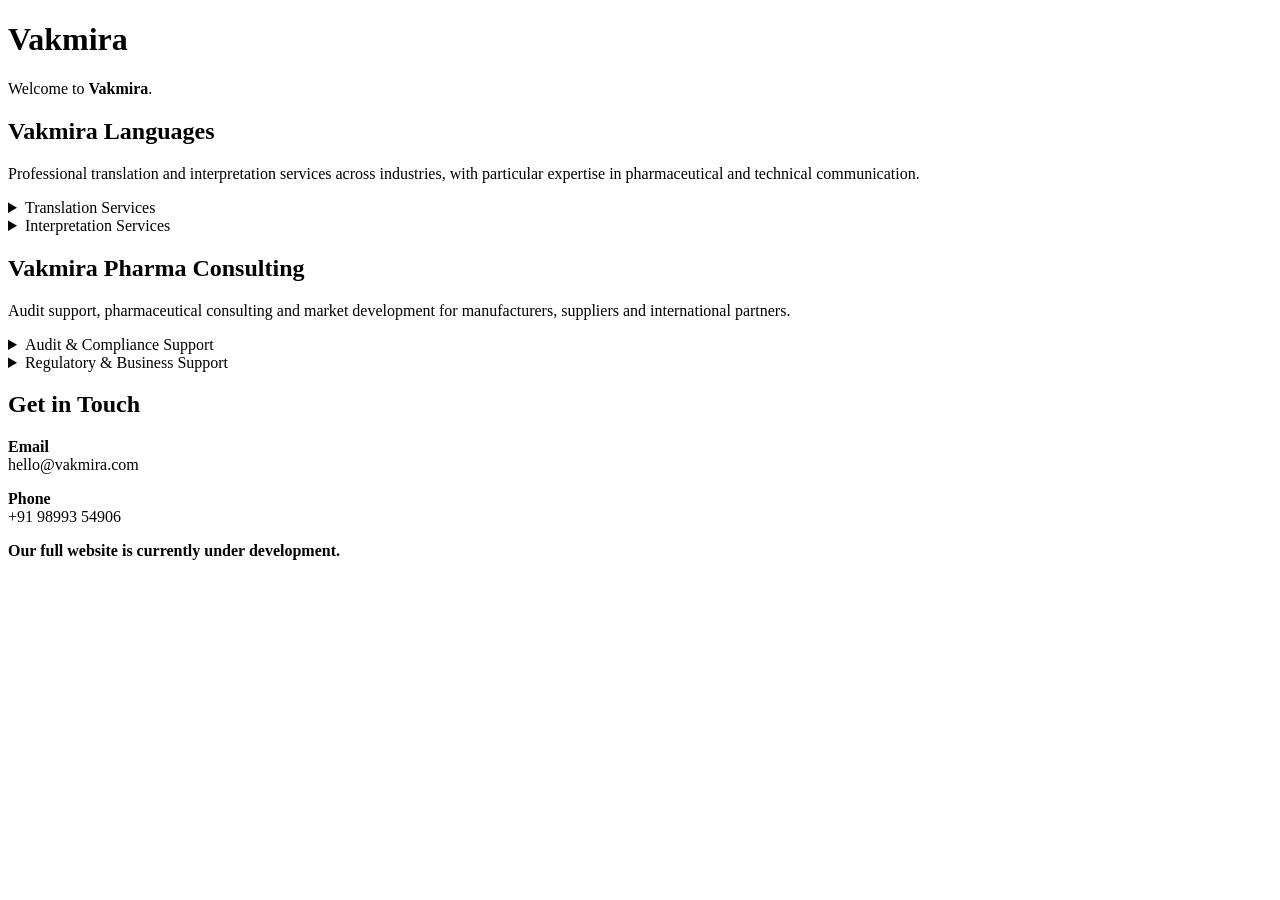
==== index.html @ 0fb1fa37 "Update landing page structure" ====
<!DOCTYPE html>
<html>
    <head>
        <title>Vakmira</title>
    </head>
    <body>
        <div>
            <!-- Company name and details -->
            <h1>Vakmira</h1>
            <p> 
            Welcome to <strong>Vakmira</strong>.
            </p>
        </div>
            <!-- ========================= -->
            <!-- Services -->
            <!-- ========================= -->
                
            <section>
                <div class="service-container">

                    <section>

                        <div>

                            <h2>Vakmira Languages</h2>

                            <p>
                                Professional translation and interpretation services across industries, with particular expertise in pharmaceutical and
                                technical communication.
                            </p>

                            <details>

                                <summary>Translation Services</summary>

                                <ul>
                                    <li>Pharmaceutical Translation</li>
                                    <li>Technical Translation</li>
                                    <li>Engineering Translation</li>
                                    <li>Business & Commercial Documents</li>
                                    <li>Certified Translation</li>
                                    <li>Visa & Immigration Documents</li>
                                </ul>

                            </details>

                            <details>

                                <summary>Interpretation Services</summary>

                                <ul>
                                    <li>Consecutive Interpretation</li>
                                    <li>Simultaneous Interpretation</li>
                                    <li>Pharmaceutical Audits</li>
                                    <li>Technical & Engineering Support</li>
                                    <li>Meetings & Negotiations</li>
                                    <li>Training, Workshops & Conferences</li>
                                </ul>

                            </details>

                        </div>

                    </section>


                    <div>

                        <h2>Vakmira Pharma Consulting</h2>

                        <p>
                            Audit support, pharmaceutical consulting and market development
                            for manufacturers, suppliers and international partners.
                        </p>

                        <details>

                            <summary>Audit & Compliance Support</summary>

                            <ul>
                                <li>Gap Analysis</li>
                                <li>Pre-Audits & Mock Audits</li>
                                <li>Document Review</li>
                                <li>Audit Interpretation</li>
                                <li>Audit Documentation Support</li>
                                <li>CAPA Preparation</li>
                                <li>Observation Response Support</li>
                                <li>Compliance Documentation</li>
                            </ul>

                        </details>

                        <details>

                            <summary>Regulatory & Business Support</summary>

                            <ul>
                                <li>Pharmacovigilance Support</li>
                                <li>Regulatory Consulting</li>
                                <li>Medical & Pharmaceutical Marketing Material</li>
                                <li>Market Entry Support</li>
                                <li>Vendor & CMO Audits</li>
                                <li>Sourcing Support</li>
                            </ul>

                        </details>

                    </div>

                </div>

            </section>




            <section>

                <h2>Get in Touch</h2>

                <p>
                    <strong>Email</strong><br>
                    hello@vakmira.com
                </p>

                <p>
                    <strong>Phone</strong><br>
                    +91 98993 54906
                </p>

            </section>

            <section>

                <p>

                    <strong>Our full website is currently under development.</strong>

                </p>

            </section>
    </body>
</html>
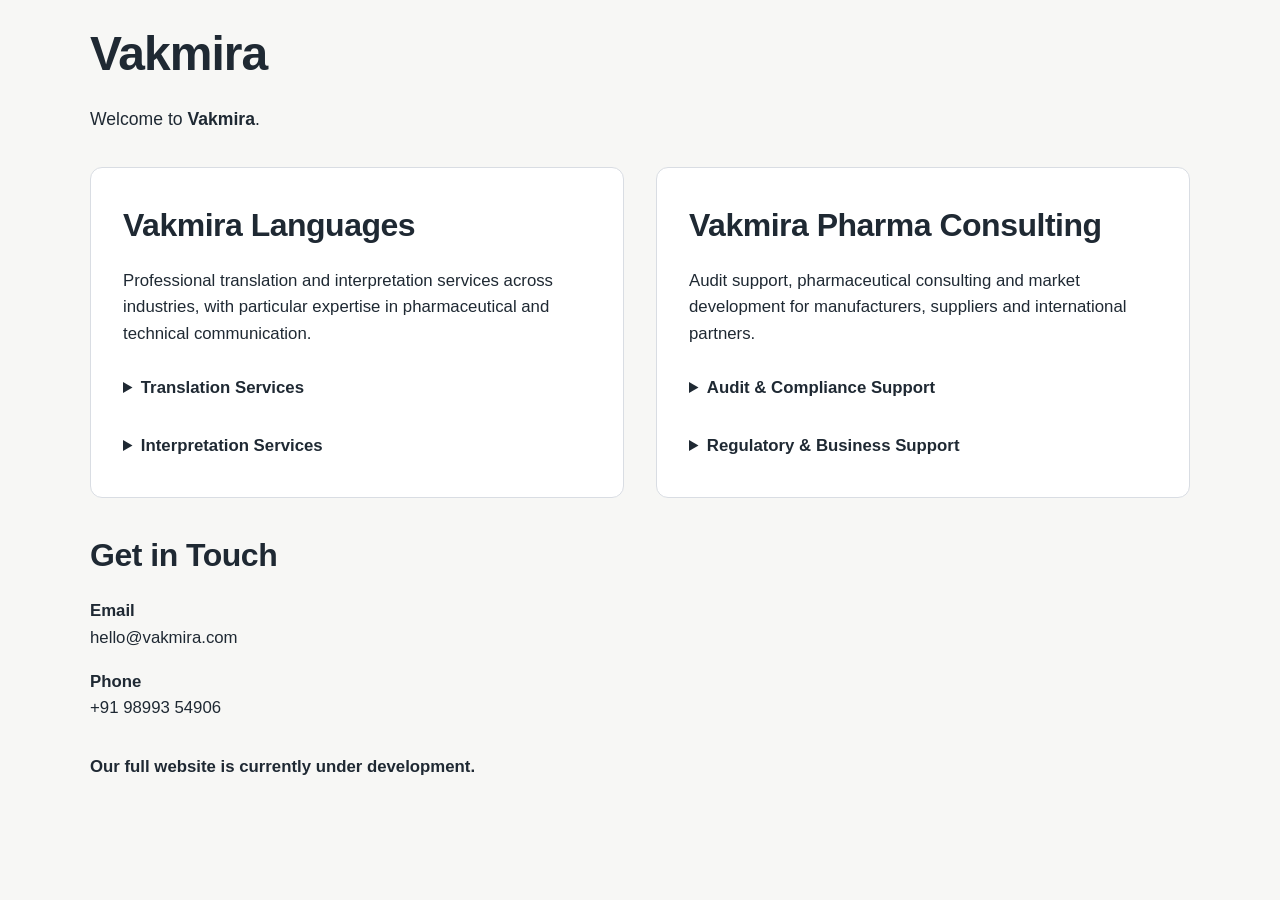
==== commit 07c48c52: "Finalize responsive landing page layout" ====
--- a/index.html
+++ b/index.html
@@ -2,15 +2,122 @@
 <html>
     <head>
         <title>Vakmira</title>
+        <style>
+            body {
+                    margin: 0;
+                    font-family: Arial, Helvetica, sans-serif;
+                    background: #f7f7f5;
+                    color: #1f2933;
+                    line-height: 1.6;
+                }
+
+                .container {
+                max-width: 1100px;
+                margin-left: auto;
+                margin-right: auto;
+                padding-left: 24px;
+                padding-right: 24px;
+                }
+
+                .container > div:first-child h1 {
+                    margin-top: 0;
+                }
+
+                .container > section:first-of-type {
+                    margin-top: 0rem;
+                }
+
+
+            h1 {
+                font-size: 3rem;
+                margin-bottom: 0.5rem;
+                letter-spacing: -1px;
+                }
+            
+            .hero {
+                padding-top: 1rem;
+                padding-bottom: 1rem;
+                }
+
+            .hero h1 {
+                margin-bottom: 0.75rem;
+                }
+
+            .hero p {
+                margin-top: 0;
+                font-size: 1.1rem;
+                }
+
+            h2 {
+                font-size: 2rem;
+                margin-top: 0;
+                margin-bottom: 0.75rem;
+                letter-spacing: -0.5px;
+                }
+
+            p {
+                font-size: 1.05rem;
+                }
+
+            section {
+                margin-top: 2rem;
+                }
+            .service-container {
+                display: grid;
+                grid-template-columns: 1fr 1fr;
+                gap: 2rem;
+                align-items: start;
+                }
+            .service-card {
+                padding: 2rem;
+                border: 1px solid #d9dde3;
+                border-radius: 12px;
+                background: #ffffff;
+                }
+
+            details {
+                margin-top: 1rem;
+                padding-top: 0.25rem;
+                }
+
+            summary {
+                cursor: pointer;
+                font-weight: 600;
+                font-size: 1.05rem;
+                padding: 0.35rem 0;
+                }
+
+            ul {
+                margin-top: 0.75rem;
+                margin-bottom: 1rem;
+                padding-left: 1.5rem;
+                }
+
+            li {
+                margin-bottom: 0.35rem;
+                }
+            @media (max-width: 700px) {
+                .service-container {
+                    grid-template-columns: 1fr;
+                }
+            }
+
+        </style>
     </head>
+
     <body>
-        <div>
+    
+        <main class="container">
+    
+            <div class="hero">
             <!-- Company name and details -->
+
             <h1>Vakmira</h1>
             <p> 
             Welcome to <strong>Vakmira</strong>.
             </p>
-        </div>
+            </div>
+
             <!-- ========================= -->
             <!-- Services -->
             <!-- ========================= -->
@@ -18,10 +125,8 @@
             <section>
                 <div class="service-container">
 
-                    <section>
-
-                        <div>
-
+                    <div class="service-card">
+                        
                             <h2>Vakmira Languages</h2>
 
                             <p>
@@ -58,13 +163,10 @@
                                 </ul>
 
                             </details>
-
-                        </div>
-
-                    </section>
-
-
-                    <div>
+                    </div>
+
+
+                    <div class="service-card">
 
                         <h2>Vakmira Pharma Consulting</h2>
 
@@ -112,8 +214,6 @@
             </section>
 
 
-
-
             <section>
 
                 <h2>Get in Touch</h2>
@@ -139,5 +239,6 @@
                 </p>
 
             </section>
+        </main>
     </body>
 </html>
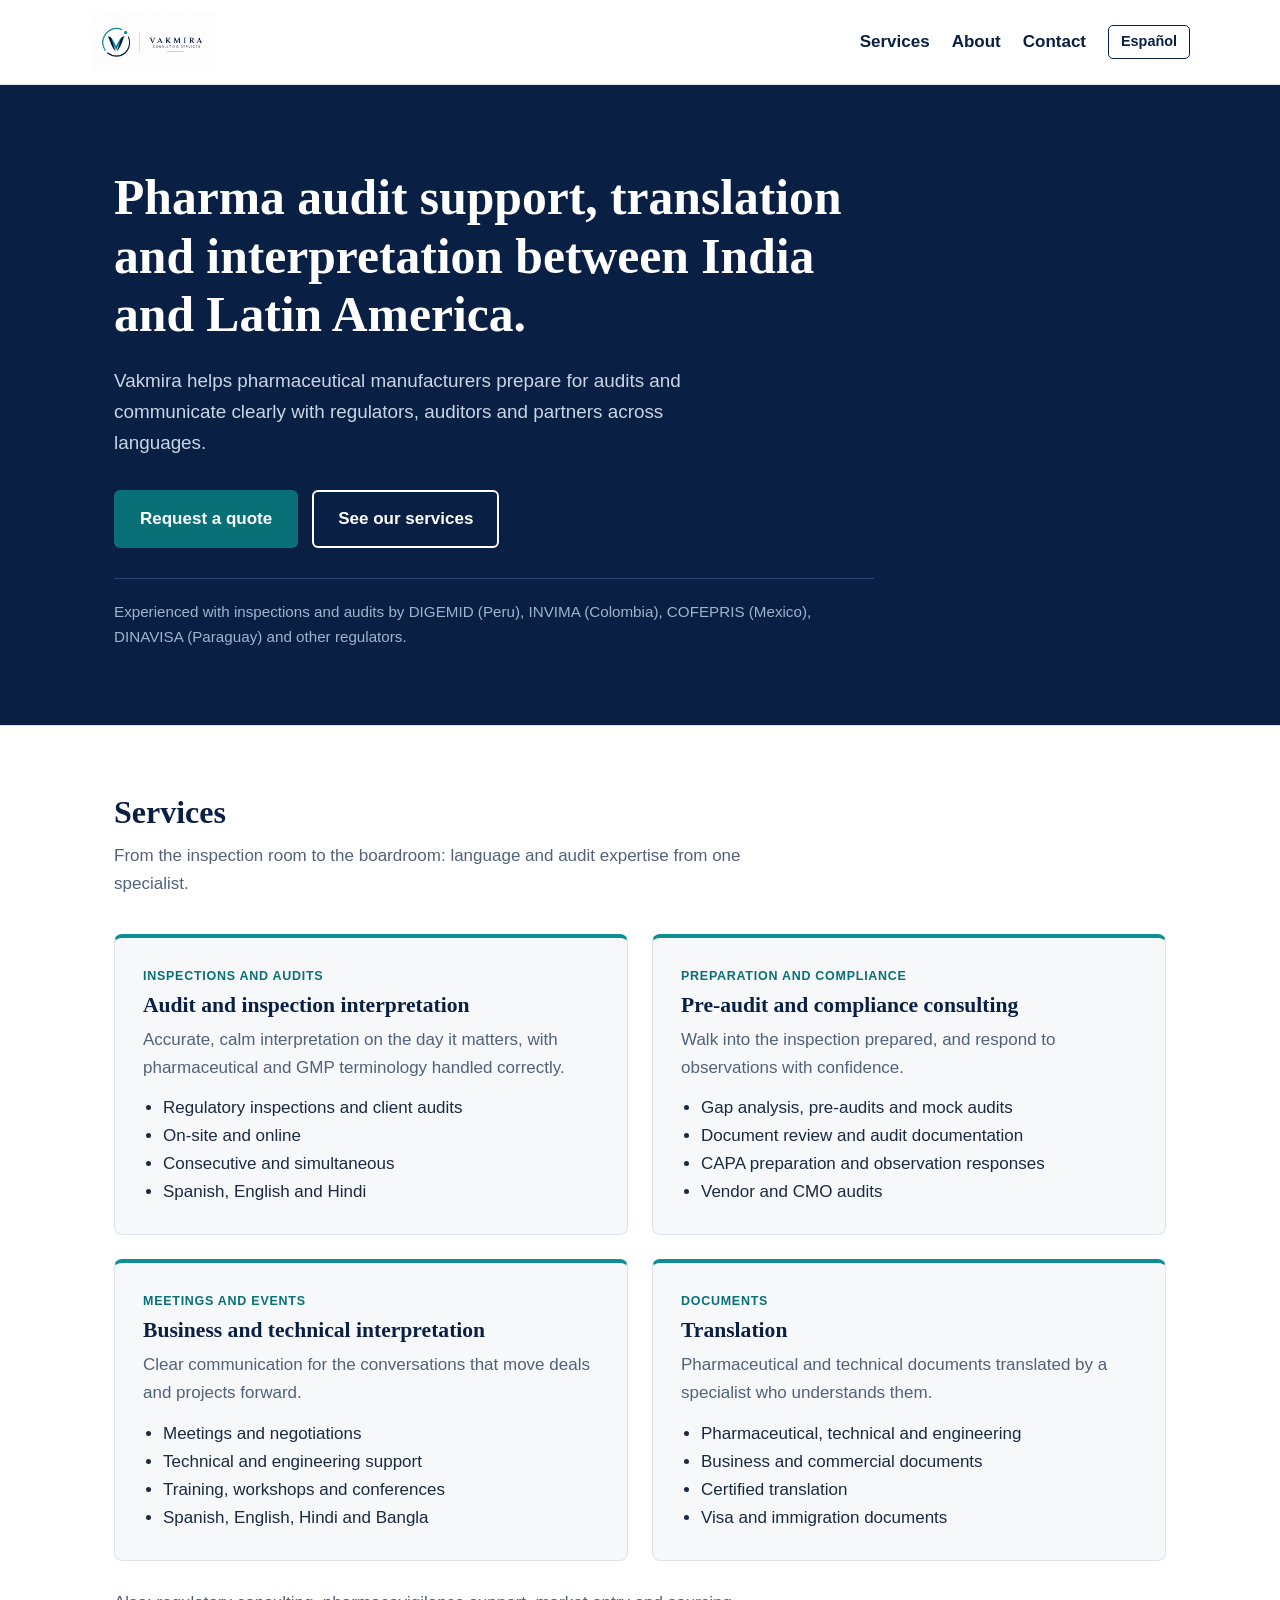
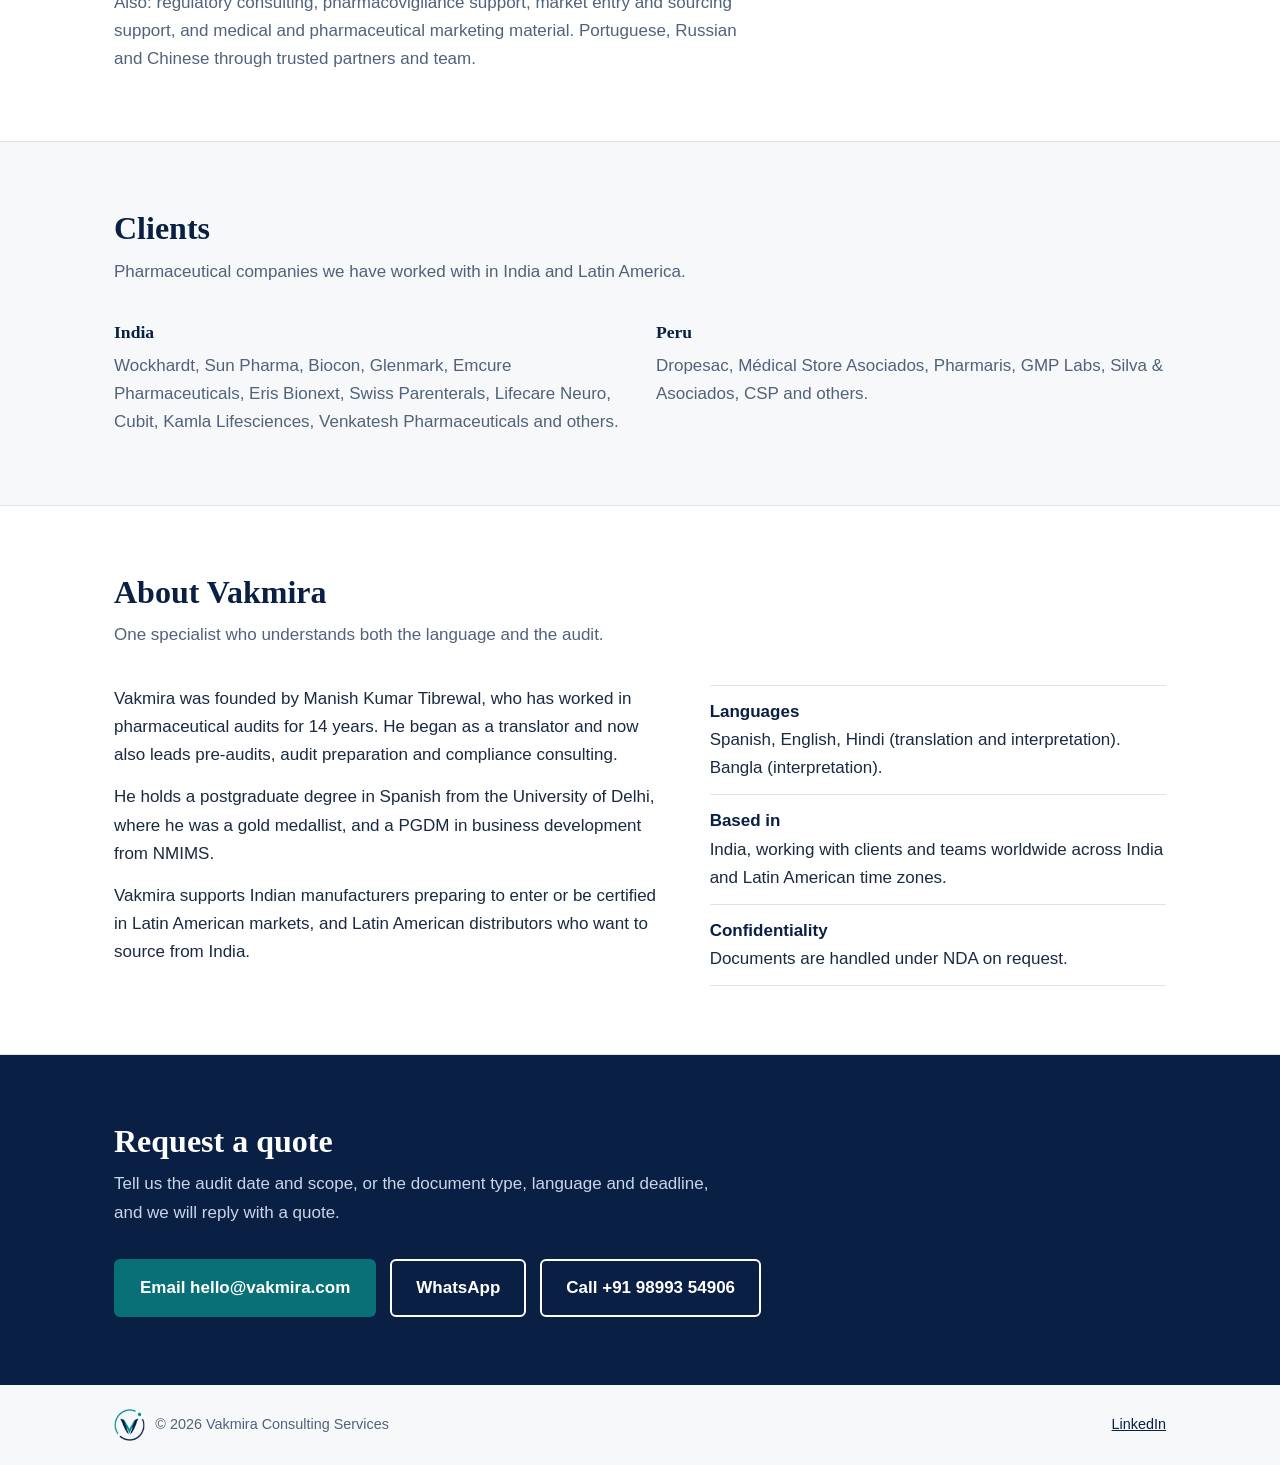
==== commit 881c3103: "quick launch version" ====
--- a/index.html
+++ b/index.html
@@ -1,244 +1,156 @@
 <!DOCTYPE html>
-<html>
-    <head>
-        <title>Vakmira</title>
-        <style>
-            body {
-                    margin: 0;
-                    font-family: Arial, Helvetica, sans-serif;
-                    background: #f7f7f5;
-                    color: #1f2933;
-                    line-height: 1.6;
-                }
+<html lang="en">
+<head>
+  <meta charset="utf-8">
+  <meta name="viewport" content="width=device-width, initial-scale=1">
+  <title>Vakmira | Pharma Audit Interpretation, Translation and Consulting</title>
+  <meta name="description" content="Interpretation for pharma audits and inspections (DIGEMID, INVIMA, COFEPRIS, DINAVISA), pre-audit and compliance consulting, and pharmaceutical translation between India and Latin America.">
+  <link rel="icon" href="images/vakmira-symbol.png">
+  <link rel="stylesheet" href="style.css">
+</head>
+<body>
 
-                .container {
-                max-width: 1100px;
-                margin-left: auto;
-                margin-right: auto;
-                padding-left: 24px;
-                padding-right: 24px;
-                }
+<header>
+  <div class="wrap bar">
+    <a href="#top"><img src="images/Vakmira_logo_Consulting.png" alt="Vakmira Consulting Services"></a>
+    <nav>
+      <a href="#services">Services</a>
+      <a href="#about">About</a>
+      <a href="#contact">Contact</a>
+      <a class="lang" href="es.html" lang="es">Español</a>
+    </nav>
+  </div>
+</header>
 
-                .container > div:first-child h1 {
-                    margin-top: 0;
-                }
+<main id="top">
 
-                .container > section:first-of-type {
-                    margin-top: 0rem;
-                }
+  <section class="hero">
+    <div class="wrap">
+      <h1>Pharma audit support, translation and interpretation between India and Latin America.</h1>
+      <p>Vakmira helps pharmaceutical manufacturers prepare for audits and communicate clearly with regulators, auditors and partners across languages.</p>
+      <div class="btns">
+        <a class="btn btn-teal" href="#contact">Request a quote</a>
+        <a class="btn btn-light" href="#services">See our services</a>
+      </div>
+      <div class="regs">Experienced with inspections and audits by DIGEMID (Peru), INVIMA (Colombia), COFEPRIS (Mexico), DINAVISA (Paraguay) and other regulators.</div>
+    </div>
+  </section>
 
+  <section class="alt" id="services">
+    <div class="wrap">
+      <h2>Services</h2>
+      <p class="intro">From the inspection room to the boardroom: language and audit expertise from one specialist.</p>
+      <div class="grid">
 
-            h1 {
-                font-size: 3rem;
-                margin-bottom: 0.5rem;
-                letter-spacing: -1px;
-                }
-            
-            .hero {
-                padding-top: 1rem;
-                padding-bottom: 1rem;
-                }
+        <div class="card">
+          <span class="tag">Inspections and audits</span>
+          <h3>Audit and inspection interpretation</h3>
+          <p>Accurate, calm interpretation on the day it matters, with pharmaceutical and GMP terminology handled correctly.</p>
+          <ul>
+            <li>Regulatory inspections and client audits</li>
+            <li>On-site and online</li>
+            <li>Consecutive and simultaneous</li>
+            <li>Spanish, English and Hindi</li>
+          </ul>
+        </div>
 
-            .hero h1 {
-                margin-bottom: 0.75rem;
-                }
+        <div class="card">
+          <span class="tag">Preparation and compliance</span>
+          <h3>Pre-audit and compliance consulting</h3>
+          <p>Walk into the inspection prepared, and respond to observations with confidence.</p>
+          <ul>
+            <li>Gap analysis, pre-audits and mock audits</li>
+            <li>Document review and audit documentation</li>
+            <li>CAPA preparation and observation responses</li>
+            <li>Vendor and CMO audits</li>
+          </ul>
+        </div>
 
-            .hero p {
-                margin-top: 0;
-                font-size: 1.1rem;
-                }
+        <div class="card">
+          <span class="tag">Meetings and events</span>
+          <h3>Business and technical interpretation</h3>
+          <p>Clear communication for the conversations that move deals and projects forward.</p>
+          <ul>
+            <li>Meetings and negotiations</li>
+            <li>Technical and engineering support</li>
+            <li>Training, workshops and conferences</li>
+            <li>Spanish, English, Hindi and Bangla</li>
+          </ul>
+        </div>
 
-            h2 {
-                font-size: 2rem;
-                margin-top: 0;
-                margin-bottom: 0.75rem;
-                letter-spacing: -0.5px;
-                }
+        <div class="card">
+          <span class="tag">Documents</span>
+          <h3>Translation</h3>
+          <p>Pharmaceutical and technical documents translated by a specialist who understands them.</p>
+          <ul>
+            <li>Pharmaceutical, technical and engineering</li>
+            <li>Business and commercial documents</li>
+            <li>Certified translation</li>
+            <li>Visa and immigration documents</li>
+          </ul>
+        </div>
 
-            p {
-                font-size: 1.05rem;
-                }
+      </div>
+      <p class="intro" style="margin:28px 0 0">Also: regulatory consulting, pharmacovigilance support, market entry and sourcing support, and medical and pharmaceutical marketing material. Portuguese, Russian and Chinese through trusted partners and team.</p>
+    </div>
+  </section>
 
-            section {
-                margin-top: 2rem;
-                }
-            .service-container {
-                display: grid;
-                grid-template-columns: 1fr 1fr;
-                gap: 2rem;
-                align-items: start;
-                }
-            .service-card {
-                padding: 2rem;
-                border: 1px solid #d9dde3;
-                border-radius: 12px;
-                background: #ffffff;
-                }
+  <section id="clients">
+    <div class="wrap">
+      <h2>Clients</h2>
+      <p class="intro">Pharmaceutical companies we have worked with in India and Latin America.</p>
+      <div class="clients">
+        <div>
+          <h3>India</h3>
+          <p>Wockhardt, Sun Pharma, Biocon, Glenmark, Emcure Pharmaceuticals, Eris Bionext, Swiss Parenterals, Lifecare Neuro, Cubit, Kamla Lifesciences, Venkatesh Pharmaceuticals and others.</p>
+        </div>
+        <div>
+          <h3>Peru</h3>
+          <p>Dropesac, Médical Store Asociados, Pharmaris, GMP Labs, Silva &amp; Asociados, CSP and others.</p>
+        </div>
+      </div>
+    </div>
+  </section>
 
-            details {
-                margin-top: 1rem;
-                padding-top: 0.25rem;
-                }
+  <section class="alt" id="about">
+    <div class="wrap">
+      <h2>About Vakmira</h2>
+      <p class="intro">One specialist who understands both the language and the audit.</p>
+      <div class="about">
+        <div>
+          <p>Vakmira was founded by Manish Kumar Tibrewal, who has worked in pharmaceutical audits for 14 years. He began as a translator and now also leads pre-audits, audit preparation and compliance consulting.</p>
+          <p>He holds a postgraduate degree in Spanish from the University of Delhi, where he was a gold medallist, and a PGDM in business development from NMIMS.</p>
+          <p>Vakmira supports Indian manufacturers preparing to enter or be certified in Latin American markets, and Latin American distributors who want to source from India.</p>
+        </div>
+        <ul class="facts">
+          <li><b>Languages</b>Spanish, English, Hindi (translation and interpretation). Bangla (interpretation).</li>
+          <li><b>Based in</b>India, working with clients and teams worldwide across India and Latin American time zones.</li>
+          <li><b>Confidentiality</b>Documents are handled under NDA on request.</li>
+        </ul>
+      </div>
+    </div>
+  </section>
 
-            summary {
-                cursor: pointer;
-                font-weight: 600;
-                font-size: 1.05rem;
-                padding: 0.35rem 0;
-                }
+  <section class="contact" id="contact">
+    <div class="wrap">
+      <h2>Request a quote</h2>
+      <p>Tell us the audit date and scope, or the document type, language and deadline, and we will reply with a quote.</p>
+      <div class="btns">
+        <a class="btn btn-teal" href="mailto:hello@vakmira.com?subject=Quote%20request">Email hello@vakmira.com</a>
+        <a class="btn btn-light" href="https://wa.me/919899354906">WhatsApp</a>
+        <a class="btn btn-light" href="tel:+919899354906">Call +91 98993 54906</a>
+      </div>
+    </div>
+  </section>
 
-            ul {
-                margin-top: 0.75rem;
-                margin-bottom: 1rem;
-                padding-left: 1.5rem;
-                }
+</main>
 
-            li {
-                margin-bottom: 0.35rem;
-                }
-            @media (max-width: 700px) {
-                .service-container {
-                    grid-template-columns: 1fr;
-                }
-            }
+<footer>
+  <div class="wrap">
+    <span><img src="images/vakmira-symbol.png" alt="">&copy; 2026 Vakmira Consulting Services</span>
+    <a href="https://www.linkedin.com/in/manish-kumar-tibrewal-53845572">LinkedIn</a>
+  </div>
+</footer>
 
-        </style>
-    </head>
-
-    <body>
-    
-        <main class="container">
-    
-            <div class="hero">
-            <!-- Company name and details -->
-
-            <h1>Vakmira</h1>
-            <p> 
-            Welcome to <strong>Vakmira</strong>.
-            </p>
-            </div>
-
-            <!-- ========================= -->
-            <!-- Services -->
-            <!-- ========================= -->
-                
-            <section>
-                <div class="service-container">
-
-                    <div class="service-card">
-                        
-                            <h2>Vakmira Languages</h2>
-
-                            <p>
-                                Professional translation and interpretation services across industries, with particular expertise in pharmaceutical and
-                                technical communication.
-                            </p>
-
-                            <details>
-
-                                <summary>Translation Services</summary>
-
-                                <ul>
-                                    <li>Pharmaceutical Translation</li>
-                                    <li>Technical Translation</li>
-                                    <li>Engineering Translation</li>
-                                    <li>Business & Commercial Documents</li>
-                                    <li>Certified Translation</li>
-                                    <li>Visa & Immigration Documents</li>
-                                </ul>
-
-                            </details>
-
-                            <details>
-
-                                <summary>Interpretation Services</summary>
-
-                                <ul>
-                                    <li>Consecutive Interpretation</li>
-                                    <li>Simultaneous Interpretation</li>
-                                    <li>Pharmaceutical Audits</li>
-                                    <li>Technical & Engineering Support</li>
-                                    <li>Meetings & Negotiations</li>
-                                    <li>Training, Workshops & Conferences</li>
-                                </ul>
-
-                            </details>
-                    </div>
-
-
-                    <div class="service-card">
-
-                        <h2>Vakmira Pharma Consulting</h2>
-
-                        <p>
-                            Audit support, pharmaceutical consulting and market development
-                            for manufacturers, suppliers and international partners.
-                        </p>
-
-                        <details>
-
-                            <summary>Audit & Compliance Support</summary>
-
-                            <ul>
-                                <li>Gap Analysis</li>
-                                <li>Pre-Audits & Mock Audits</li>
-                                <li>Document Review</li>
-                                <li>Audit Interpretation</li>
-                                <li>Audit Documentation Support</li>
-                                <li>CAPA Preparation</li>
-                                <li>Observation Response Support</li>
-                                <li>Compliance Documentation</li>
-                            </ul>
-
-                        </details>
-
-                        <details>
-
-                            <summary>Regulatory & Business Support</summary>
-
-                            <ul>
-                                <li>Pharmacovigilance Support</li>
-                                <li>Regulatory Consulting</li>
-                                <li>Medical & Pharmaceutical Marketing Material</li>
-                                <li>Market Entry Support</li>
-                                <li>Vendor & CMO Audits</li>
-                                <li>Sourcing Support</li>
-                            </ul>
-
-                        </details>
-
-                    </div>
-
-                </div>
-
-            </section>
-
-
-            <section>
-
-                <h2>Get in Touch</h2>
-
-                <p>
-                    <strong>Email</strong><br>
-                    hello@vakmira.com
-                </p>
-
-                <p>
-                    <strong>Phone</strong><br>
-                    +91 98993 54906
-                </p>
-
-            </section>
-
-            <section>
-
-                <p>
-
-                    <strong>Our full website is currently under development.</strong>
-
-                </p>
-
-            </section>
-        </main>
-    </body>
-</html>+</body>
+</html>
--- a/style.css
+++ b/style.css
@@ -0,0 +1,83 @@
+/* Vakmira shared styles. Colors are taken from the Vakmira symbol: navy and teal. */
+:root {
+  --navy: #0A1F44;
+  --teal: #0E8F96;
+  --teal-dark: #0A7078;
+  --ink: #1B2A41;
+  --muted: #52627A;
+  --line: #DCE3EA;
+  --paper: #F6F8FA;
+}
+* { box-sizing: border-box; }
+html { scroll-behavior: smooth; }
+body { margin: 0; font: 17px/1.65 Arial, Helvetica, sans-serif; color: var(--ink); background: var(--paper); }
+h1, h2, h3 { font-family: Georgia, "Times New Roman", serif; color: var(--navy); line-height: 1.18; margin: 0; }
+.wrap { max-width: 1100px; margin: 0 auto; padding: 0 24px; }
+
+/* Header */
+header { background: #fff; border-bottom: 1px solid var(--line); }
+.bar { display: flex; align-items: center; justify-content: space-between; gap: 12px; flex-wrap: wrap; padding: 12px 0; }
+.bar img { height: 60px; display: block; }
+nav { display: flex; align-items: center; gap: 22px; flex-wrap: wrap; }
+nav a { color: var(--navy); text-decoration: none; font-weight: 600; }
+nav a:hover { color: var(--teal-dark); }
+nav .lang { border: 1.5px solid var(--navy); border-radius: 5px; padding: 4px 12px; font-size: .9rem; }
+
+/* Opening section */
+.hero { background: var(--navy); color: #fff; padding: 84px 0 76px; }
+.hero h1 { color: #fff; font-size: clamp(2rem, 5vw, 3.1rem); max-width: 780px; }
+.hero p { font-size: 1.18rem; color: #C9D6E6; max-width: 640px; margin: 20px 0 0; }
+.regs { margin-top: 30px; padding-top: 20px; border-top: 1px solid #2B4170; color: #9FB4D0; font-size: .95rem; max-width: 760px; }
+
+/* Buttons */
+.btns { display: flex; gap: 14px; flex-wrap: wrap; margin-top: 32px; }
+.btn { display: inline-block; padding: 13px 24px; border-radius: 6px; font-weight: 700; text-decoration: none; border: 2px solid transparent; }
+.btn-teal { background: var(--teal-dark); color: #fff; }
+.btn-teal:hover { background: var(--teal); }
+.btn-light { border-color: #fff; color: #fff; }
+.btn-light:hover { background: rgba(255, 255, 255, .14); }
+
+/* Sections */
+section { padding: 68px 0; }
+.alt { background: #fff; border-top: 1px solid var(--line); border-bottom: 1px solid var(--line); }
+h2 { font-size: 2rem; margin-bottom: 10px; }
+.intro { color: var(--muted); max-width: 640px; margin: 0 0 36px; }
+
+/* Service cards */
+.grid { display: grid; grid-template-columns: repeat(2, 1fr); gap: 24px; }
+.card { background: #fff; border: 1px solid var(--line); border-top: 4px solid var(--teal); border-radius: 8px; padding: 28px; }
+.alt .card { background: var(--paper); }
+.card h3 { font-size: 1.35rem; margin-bottom: 8px; }
+.card p { margin: 0 0 12px; color: var(--muted); }
+.card ul { margin: 0; padding-left: 20px; }
+.tag { display: block; font-size: .78rem; font-weight: 700; letter-spacing: .06em; text-transform: uppercase; color: var(--teal-dark); margin-bottom: 6px; }
+
+/* Clients */
+.clients { display: grid; grid-template-columns: 1fr 1fr; gap: 32px; }
+.clients h3 { font-size: 1.1rem; margin-bottom: 10px; }
+.clients p { margin: 0; color: var(--muted); }
+
+/* About */
+.about { display: grid; grid-template-columns: 1.2fr 1fr; gap: 48px; }
+.about p { margin: 0 0 14px; }
+.facts { list-style: none; margin: 0; padding: 0; }
+.facts li { padding: 12px 0; border-bottom: 1px solid var(--line); }
+.facts li:first-child { border-top: 1px solid var(--line); }
+.facts b { display: block; color: var(--navy); }
+
+/* Contact */
+.contact { background: var(--navy); color: #fff; }
+.contact h2 { color: #fff; }
+.contact p { color: #C9D6E6; max-width: 620px; margin: 0 0 8px; }
+
+footer { padding: 24px 0; font-size: .9rem; color: var(--muted); }
+footer .wrap { display: flex; align-items: center; justify-content: space-between; flex-wrap: wrap; gap: 12px; }
+footer img { height: 32px; vertical-align: middle; margin-right: 10px; }
+footer a { color: var(--navy); }
+
+/* Phones */
+@media (max-width: 760px) {
+  .grid, .clients, .about { grid-template-columns: 1fr; }
+  .hero { padding: 52px 0; }
+  section { padding: 48px 0; }
+}
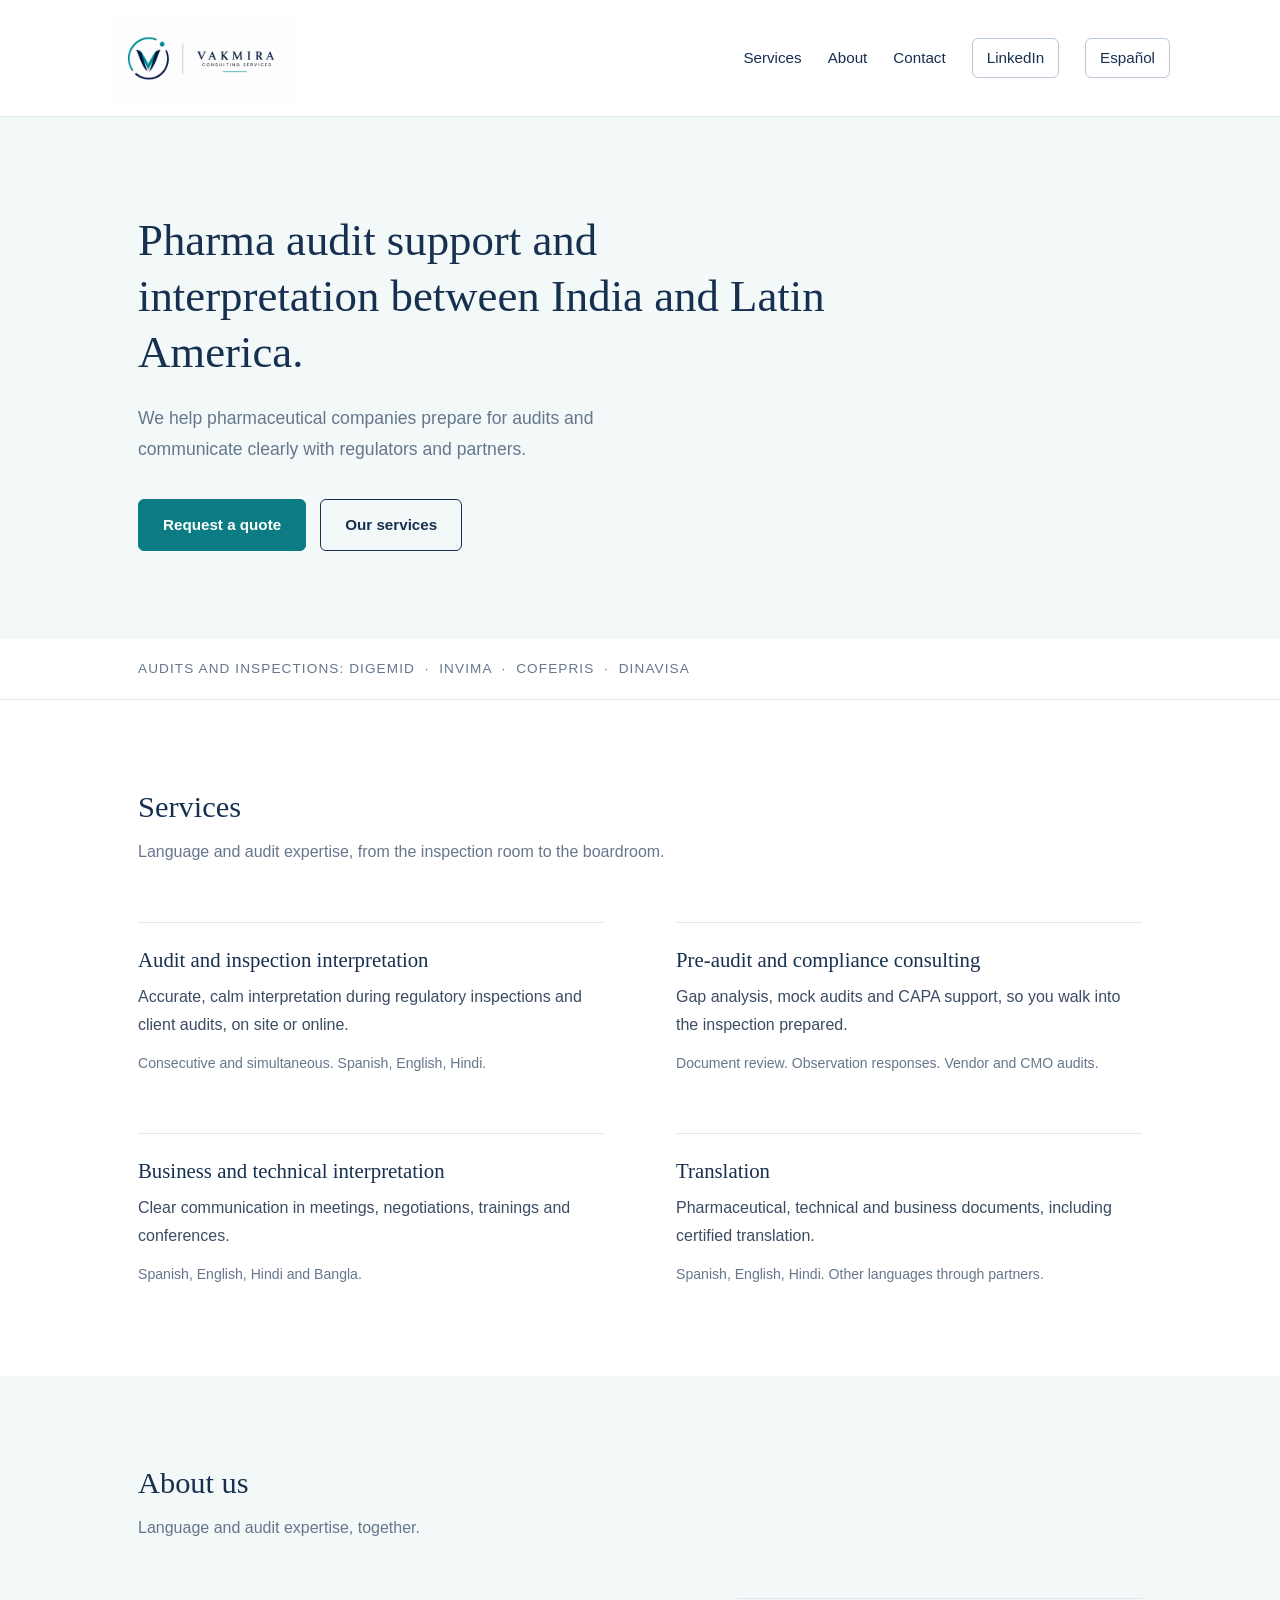
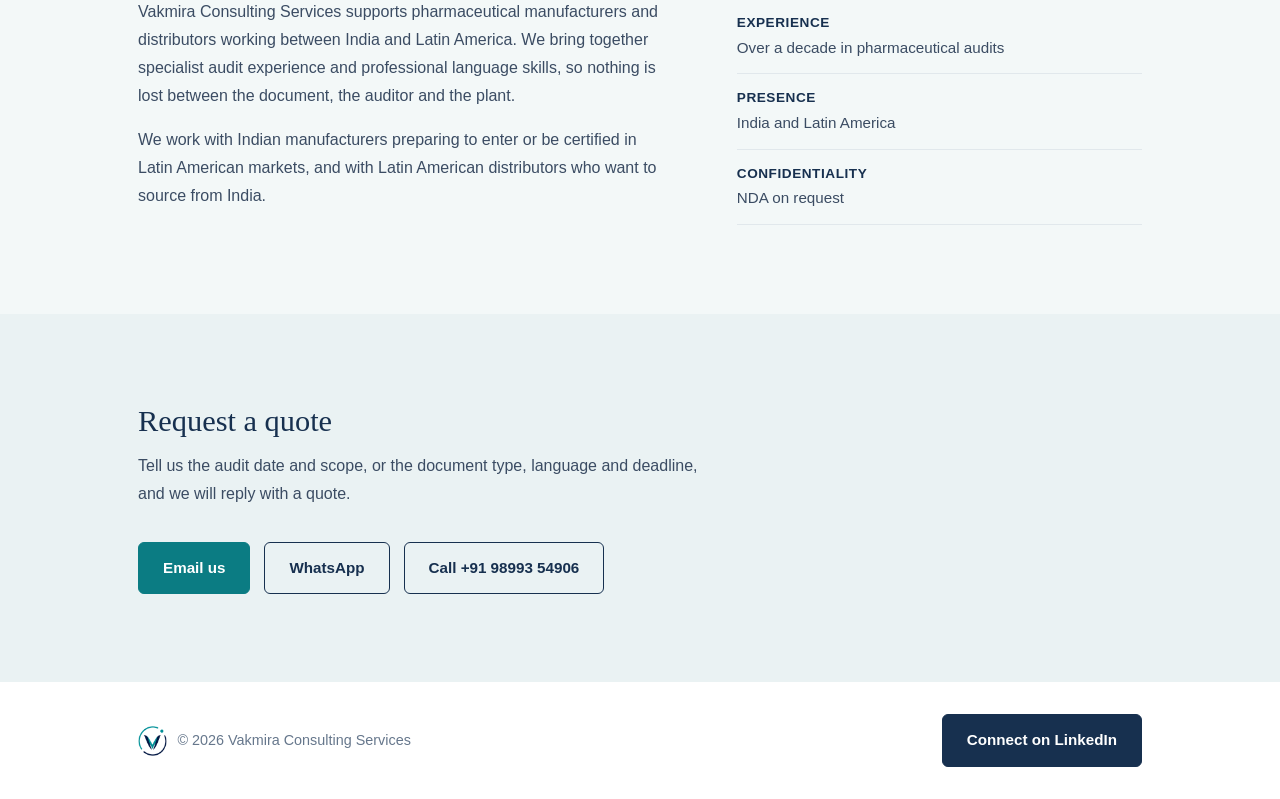
==== commit f43f2aa3: "Latest site files 17 oct" ====
--- a/index.html
+++ b/index.html
@@ -17,7 +17,8 @@
       <a href="#services">Services</a>
       <a href="#about">About</a>
       <a href="#contact">Contact</a>
-      <a class="lang" href="es.html" lang="es">Español</a>
+      <a class="pill" href="https://www.linkedin.com/in/manish-kumar-tibrewal-53845572">LinkedIn</a>
+      <a class="pill" href="es.html" lang="es">Español</a>
     </nav>
   </div>
 </header>
@@ -26,87 +27,41 @@
 
   <section class="hero">
     <div class="wrap">
-      <h1>Pharma audit support, translation and interpretation between India and Latin America.</h1>
-      <p>Vakmira helps pharmaceutical manufacturers prepare for audits and communicate clearly with regulators, auditors and partners across languages.</p>
+      <h1>Pharma audit support and interpretation between India and Latin America.</h1>
+      <p>We help pharmaceutical companies prepare for audits and communicate clearly with regulators and partners.</p>
       <div class="btns">
         <a class="btn btn-teal" href="#contact">Request a quote</a>
-        <a class="btn btn-light" href="#services">See our services</a>
+        <a class="btn" href="#services">Our services</a>
       </div>
-      <div class="regs">Experienced with inspections and audits by DIGEMID (Peru), INVIMA (Colombia), COFEPRIS (Mexico), DINAVISA (Paraguay) and other regulators.</div>
     </div>
   </section>
 
-  <section class="alt" id="services">
+  <div class="strip"><div class="wrap">Audits and inspections: DIGEMID &nbsp;·&nbsp; INVIMA &nbsp;·&nbsp; COFEPRIS &nbsp;·&nbsp; DINAVISA</div></div>
+
+  <section id="services">
     <div class="wrap">
       <h2>Services</h2>
-      <p class="intro">From the inspection room to the boardroom: language and audit expertise from one specialist.</p>
+      <p class="intro">Language and audit expertise, from the inspection room to the boardroom.</p>
       <div class="grid">
-
-        <div class="card">
-          <span class="tag">Inspections and audits</span>
+        <div class="svc">
           <h3>Audit and inspection interpretation</h3>
-          <p>Accurate, calm interpretation on the day it matters, with pharmaceutical and GMP terminology handled correctly.</p>
-          <ul>
-            <li>Regulatory inspections and client audits</li>
-            <li>On-site and online</li>
-            <li>Consecutive and simultaneous</li>
-            <li>Spanish, English and Hindi</li>
-          </ul>
+          <p>Accurate, calm interpretation during regulatory inspections and client audits, on site or online.</p>
+          <small>Consecutive and simultaneous. Spanish, English, Hindi.</small>
         </div>
-
-        <div class="card">
-          <span class="tag">Preparation and compliance</span>
+        <div class="svc">
           <h3>Pre-audit and compliance consulting</h3>
-          <p>Walk into the inspection prepared, and respond to observations with confidence.</p>
-          <ul>
-            <li>Gap analysis, pre-audits and mock audits</li>
-            <li>Document review and audit documentation</li>
-            <li>CAPA preparation and observation responses</li>
-            <li>Vendor and CMO audits</li>
-          </ul>
+          <p>Gap analysis, mock audits and CAPA support, so you walk into the inspection prepared.</p>
+          <small>Document review. Observation responses. Vendor and CMO audits.</small>
         </div>
-
-        <div class="card">
-          <span class="tag">Meetings and events</span>
+        <div class="svc">
           <h3>Business and technical interpretation</h3>
-          <p>Clear communication for the conversations that move deals and projects forward.</p>
-          <ul>
-            <li>Meetings and negotiations</li>
-            <li>Technical and engineering support</li>
-            <li>Training, workshops and conferences</li>
-            <li>Spanish, English, Hindi and Bangla</li>
-          </ul>
+          <p>Clear communication in meetings, negotiations, trainings and conferences.</p>
+          <small>Spanish, English, Hindi and Bangla.</small>
         </div>
-
-        <div class="card">
-          <span class="tag">Documents</span>
+        <div class="svc">
           <h3>Translation</h3>
-          <p>Pharmaceutical and technical documents translated by a specialist who understands them.</p>
-          <ul>
-            <li>Pharmaceutical, technical and engineering</li>
-            <li>Business and commercial documents</li>
-            <li>Certified translation</li>
-            <li>Visa and immigration documents</li>
-          </ul>
-        </div>
-
-      </div>
-      <p class="intro" style="margin:28px 0 0">Also: regulatory consulting, pharmacovigilance support, market entry and sourcing support, and medical and pharmaceutical marketing material. Portuguese, Russian and Chinese through trusted partners and team.</p>
-    </div>
-  </section>
-
-  <section id="clients">
-    <div class="wrap">
-      <h2>Clients</h2>
-      <p class="intro">Pharmaceutical companies we have worked with in India and Latin America.</p>
-      <div class="clients">
-        <div>
-          <h3>India</h3>
-          <p>Wockhardt, Sun Pharma, Biocon, Glenmark, Emcure Pharmaceuticals, Eris Bionext, Swiss Parenterals, Lifecare Neuro, Cubit, Kamla Lifesciences, Venkatesh Pharmaceuticals and others.</p>
-        </div>
-        <div>
-          <h3>Peru</h3>
-          <p>Dropesac, Médical Store Asociados, Pharmaris, GMP Labs, Silva &amp; Asociados, CSP and others.</p>
+          <p>Pharmaceutical, technical and business documents, including certified translation.</p>
+          <small>Spanish, English, Hindi. Other languages through partners.</small>
         </div>
       </div>
     </div>
@@ -114,18 +69,17 @@
 
   <section class="alt" id="about">
     <div class="wrap">
-      <h2>About Vakmira</h2>
-      <p class="intro">One specialist who understands both the language and the audit.</p>
+      <h2>About us</h2>
+      <p class="intro">Language and audit expertise, together.</p>
       <div class="about">
         <div>
-          <p>Vakmira was founded by Manish Kumar Tibrewal, who has worked in pharmaceutical audits for 14 years. He began as a translator and now also leads pre-audits, audit preparation and compliance consulting.</p>
-          <p>He holds a postgraduate degree in Spanish from the University of Delhi, where he was a gold medallist, and a PGDM in business development from NMIMS.</p>
-          <p>Vakmira supports Indian manufacturers preparing to enter or be certified in Latin American markets, and Latin American distributors who want to source from India.</p>
+          <p>Vakmira Consulting Services supports pharmaceutical manufacturers and distributors working between India and Latin America. We bring together specialist audit experience and professional language skills, so nothing is lost between the document, the auditor and the plant.</p>
+          <p>We work with Indian manufacturers preparing to enter or be certified in Latin American markets, and with Latin American distributors who want to source from India.</p>
         </div>
         <ul class="facts">
-          <li><b>Languages</b>Spanish, English, Hindi (translation and interpretation). Bangla (interpretation).</li>
-          <li><b>Based in</b>India, working with clients and teams worldwide across India and Latin American time zones.</li>
-          <li><b>Confidentiality</b>Documents are handled under NDA on request.</li>
+          <li><b>Experience</b>Over a decade in pharmaceutical audits</li>
+          <li><b>Presence</b>India and Latin America</li>
+          <li><b>Confidentiality</b>NDA on request</li>
         </ul>
       </div>
     </div>
@@ -136,9 +90,9 @@
       <h2>Request a quote</h2>
       <p>Tell us the audit date and scope, or the document type, language and deadline, and we will reply with a quote.</p>
       <div class="btns">
-        <a class="btn btn-teal" href="mailto:hello@vakmira.com?subject=Quote%20request">Email hello@vakmira.com</a>
-        <a class="btn btn-light" href="https://wa.me/919899354906">WhatsApp</a>
-        <a class="btn btn-light" href="tel:+919899354906">Call +91 98993 54906</a>
+        <a class="btn btn-teal" href="mailto:hello@vakmira.com?subject=Quote%20request">Email us</a>
+        <a class="btn" href="https://wa.me/919899354906">WhatsApp</a>
+        <a class="btn" href="tel:+919899354906">Call +91 98993 54906</a>
       </div>
     </div>
   </section>
@@ -148,7 +102,7 @@
 <footer>
   <div class="wrap">
     <span><img src="images/vakmira-symbol.png" alt="">&copy; 2026 Vakmira Consulting Services</span>
-    <a href="https://www.linkedin.com/in/manish-kumar-tibrewal-53845572">LinkedIn</a>
+    <a class="btn btn-navy" href="https://www.linkedin.com/in/manish-kumar-tibrewal-53845572">Connect on LinkedIn</a>
   </div>
 </footer>
 
--- a/style.css
+++ b/style.css
@@ -1,83 +1,77 @@
-/* Vakmira shared styles. Colors are taken from the Vakmira symbol: navy and teal. */
+/* Vakmira shared styles: lighter, calmer version. Brand navy and teal come from the symbol. */
 :root {
-  --navy: #0A1F44;
+  --navy: #17304F;
   --teal: #0E8F96;
-  --teal-dark: #0A7078;
-  --ink: #1B2A41;
-  --muted: #52627A;
-  --line: #DCE3EA;
-  --paper: #F6F8FA;
+  --teal-dark: #0B7C83;
+  --text: #3B4C63;
+  --muted: #66778C;
+  --line: #E1E8EC;
+  --tint: #F3F8F8;
 }
 * { box-sizing: border-box; }
 html { scroll-behavior: smooth; }
-body { margin: 0; font: 17px/1.65 Arial, Helvetica, sans-serif; color: var(--ink); background: var(--paper); }
-h1, h2, h3 { font-family: Georgia, "Times New Roman", serif; color: var(--navy); line-height: 1.18; margin: 0; }
-.wrap { max-width: 1100px; margin: 0 auto; padding: 0 24px; }
+body { margin: 0; font: 16px/1.75 Arial, Helvetica, sans-serif; color: var(--text); background: #fff; }
+h1, h2, h3 { font-family: Georgia, "Times New Roman", serif; font-weight: 400; color: var(--navy); line-height: 1.25; margin: 0; }
+.wrap { max-width: 1060px; margin: 0 auto; padding: 0 28px; }
 
 /* Header */
-header { background: #fff; border-bottom: 1px solid var(--line); }
-.bar { display: flex; align-items: center; justify-content: space-between; gap: 12px; flex-wrap: wrap; padding: 12px 0; }
-.bar img { height: 60px; display: block; }
-nav { display: flex; align-items: center; gap: 22px; flex-wrap: wrap; }
-nav a { color: var(--navy); text-decoration: none; font-weight: 600; }
+header { border-bottom: 1px solid var(--line); }
+.bar { display: flex; align-items: center; justify-content: space-between; gap: 16px; flex-wrap: wrap; padding: 14px 0; }
+.bar img { height: 88px; display: block; }
+nav { display: flex; align-items: center; gap: 26px; flex-wrap: wrap; }
+nav a { color: var(--navy); text-decoration: none; font-weight: 500; font-size: .95rem; }
 nav a:hover { color: var(--teal-dark); }
-nav .lang { border: 1.5px solid var(--navy); border-radius: 5px; padding: 4px 12px; font-size: .9rem; }
+nav .pill { border: 1px solid #B9C7D6; border-radius: 6px; padding: 6px 14px; }
+nav .pill:hover { border-color: var(--teal); }
 
 /* Opening section */
-.hero { background: var(--navy); color: #fff; padding: 84px 0 76px; }
-.hero h1 { color: #fff; font-size: clamp(2rem, 5vw, 3.1rem); max-width: 780px; }
-.hero p { font-size: 1.18rem; color: #C9D6E6; max-width: 640px; margin: 20px 0 0; }
-.regs { margin-top: 30px; padding-top: 20px; border-top: 1px solid #2B4170; color: #9FB4D0; font-size: .95rem; max-width: 760px; }
+.hero { background: var(--tint); padding: 96px 0 88px; }
+.hero h1 { font-size: clamp(1.9rem, 4.4vw, 2.8rem); max-width: 700px; }
+.hero p { font-size: 1.1rem; color: var(--muted); max-width: 560px; margin: 22px 0 0; }
+.strip { padding: 18px 0; border-bottom: 1px solid var(--line); font-size: .85rem; letter-spacing: .08em; text-transform: uppercase; color: var(--muted); }
 
 /* Buttons */
-.btns { display: flex; gap: 14px; flex-wrap: wrap; margin-top: 32px; }
-.btn { display: inline-block; padding: 13px 24px; border-radius: 6px; font-weight: 700; text-decoration: none; border: 2px solid transparent; }
-.btn-teal { background: var(--teal-dark); color: #fff; }
-.btn-teal:hover { background: var(--teal); }
-.btn-light { border-color: #fff; color: #fff; }
-.btn-light:hover { background: rgba(255, 255, 255, .14); }
+.btns { display: flex; gap: 14px; flex-wrap: wrap; margin-top: 34px; }
+.btn { display: inline-block; padding: 12px 24px; border-radius: 6px; font-weight: 600; font-size: .95rem; text-decoration: none; border: 1.5px solid var(--navy); color: var(--navy); }
+.btn:hover { background: rgba(14, 143, 150, .08); }
+.btn-teal { background: var(--teal-dark); border-color: var(--teal-dark); color: #fff; }
+.btn-teal:hover { background: var(--teal); border-color: var(--teal); }
+.btn-navy { background: var(--navy); color: #fff; }
+.btn-navy:hover { background: var(--teal-dark); border-color: var(--teal-dark); }
 
 /* Sections */
-section { padding: 68px 0; }
-.alt { background: #fff; border-top: 1px solid var(--line); border-bottom: 1px solid var(--line); }
-h2 { font-size: 2rem; margin-bottom: 10px; }
-.intro { color: var(--muted); max-width: 640px; margin: 0 0 36px; }
+section { padding: 88px 0; }
+h2 { font-size: 1.9rem; margin-bottom: 12px; }
+.intro { color: var(--muted); max-width: 560px; margin: 0 0 56px; }
 
-/* Service cards */
-.grid { display: grid; grid-template-columns: repeat(2, 1fr); gap: 24px; }
-.card { background: #fff; border: 1px solid var(--line); border-top: 4px solid var(--teal); border-radius: 8px; padding: 28px; }
-.alt .card { background: var(--paper); }
-.card h3 { font-size: 1.35rem; margin-bottom: 8px; }
-.card p { margin: 0 0 12px; color: var(--muted); }
-.card ul { margin: 0; padding-left: 20px; }
-.tag { display: block; font-size: .78rem; font-weight: 700; letter-spacing: .06em; text-transform: uppercase; color: var(--teal-dark); margin-bottom: 6px; }
-
-/* Clients */
-.clients { display: grid; grid-template-columns: 1fr 1fr; gap: 32px; }
-.clients h3 { font-size: 1.1rem; margin-bottom: 10px; }
-.clients p { margin: 0; color: var(--muted); }
+/* Services */
+.grid { display: grid; grid-template-columns: 1fr 1fr; gap: 56px 72px; }
+.svc { border-top: 1px solid var(--line); padding-top: 24px; }
+.svc h3 { font-size: 1.3rem; margin-bottom: 10px; }
+.svc p { margin: 0 0 10px; }
+.svc small { color: var(--muted); font-size: .88rem; }
 
 /* About */
-.about { display: grid; grid-template-columns: 1.2fr 1fr; gap: 48px; }
-.about p { margin: 0 0 14px; }
-.facts { list-style: none; margin: 0; padding: 0; }
+.alt { background: var(--tint); }
+.about { display: grid; grid-template-columns: 1.3fr 1fr; gap: 72px; }
+.about p { margin: 0 0 16px; }
+.facts { list-style: none; margin: 0; padding: 0; font-size: .95rem; }
 .facts li { padding: 12px 0; border-bottom: 1px solid var(--line); }
 .facts li:first-child { border-top: 1px solid var(--line); }
-.facts b { display: block; color: var(--navy); }
+.facts b { display: block; color: var(--navy); font-weight: 600; font-size: .85rem; letter-spacing: .04em; text-transform: uppercase; }
 
 /* Contact */
-.contact { background: var(--navy); color: #fff; }
-.contact h2 { color: #fff; }
-.contact p { color: #C9D6E6; max-width: 620px; margin: 0 0 8px; }
+.contact { background: #EAF2F3; }
+.contact p { max-width: 560px; margin: 0; }
 
-footer { padding: 24px 0; font-size: .9rem; color: var(--muted); }
-footer .wrap { display: flex; align-items: center; justify-content: space-between; flex-wrap: wrap; gap: 12px; }
-footer img { height: 32px; vertical-align: middle; margin-right: 10px; }
-footer a { color: var(--navy); }
+footer { padding: 32px 0; font-size: .9rem; color: var(--muted); }
+footer .wrap { display: flex; align-items: center; justify-content: space-between; flex-wrap: wrap; gap: 16px; }
+footer img { height: 30px; vertical-align: middle; margin-right: 10px; }
 
 /* Phones */
 @media (max-width: 760px) {
-  .grid, .clients, .about { grid-template-columns: 1fr; }
-  .hero { padding: 52px 0; }
-  section { padding: 48px 0; }
+  .grid, .about { grid-template-columns: 1fr; gap: 40px; }
+  .bar img { height: 64px; }
+  .hero { padding: 56px 0; }
+  section { padding: 56px 0; }
 }
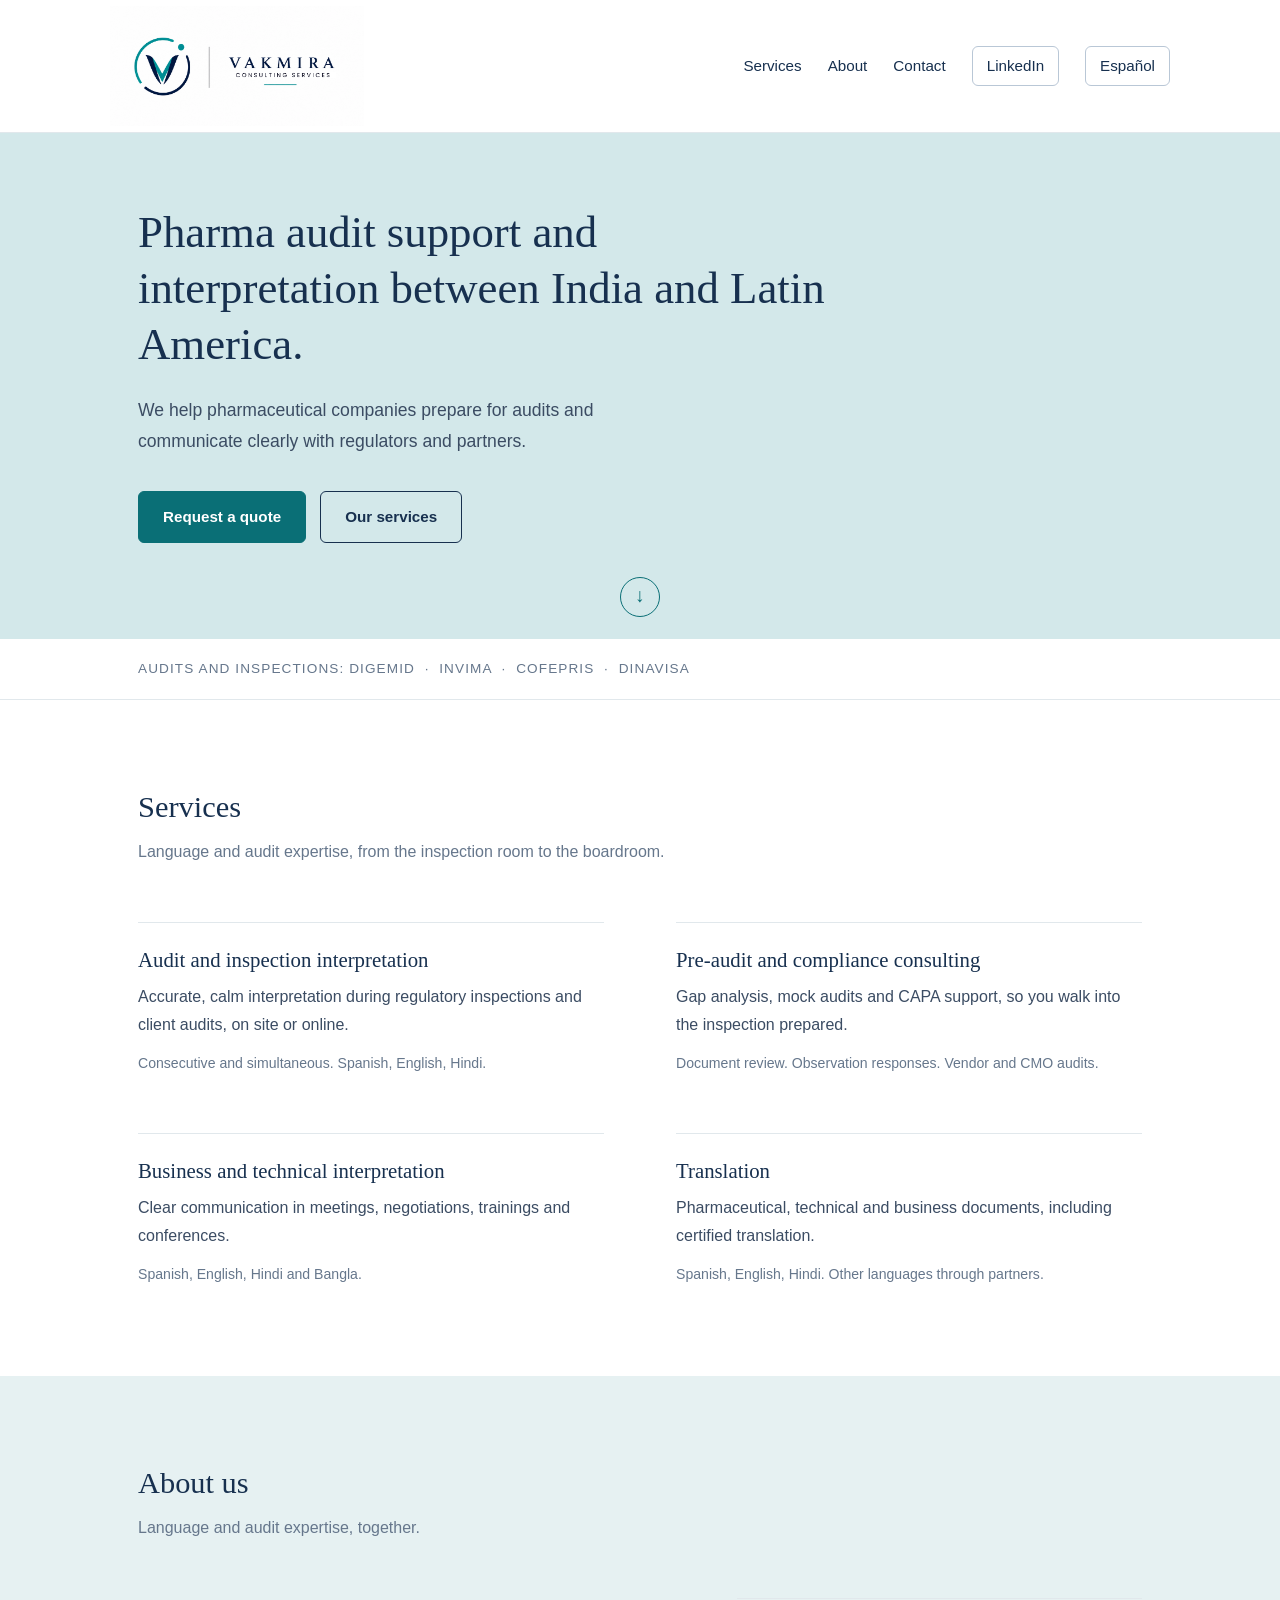
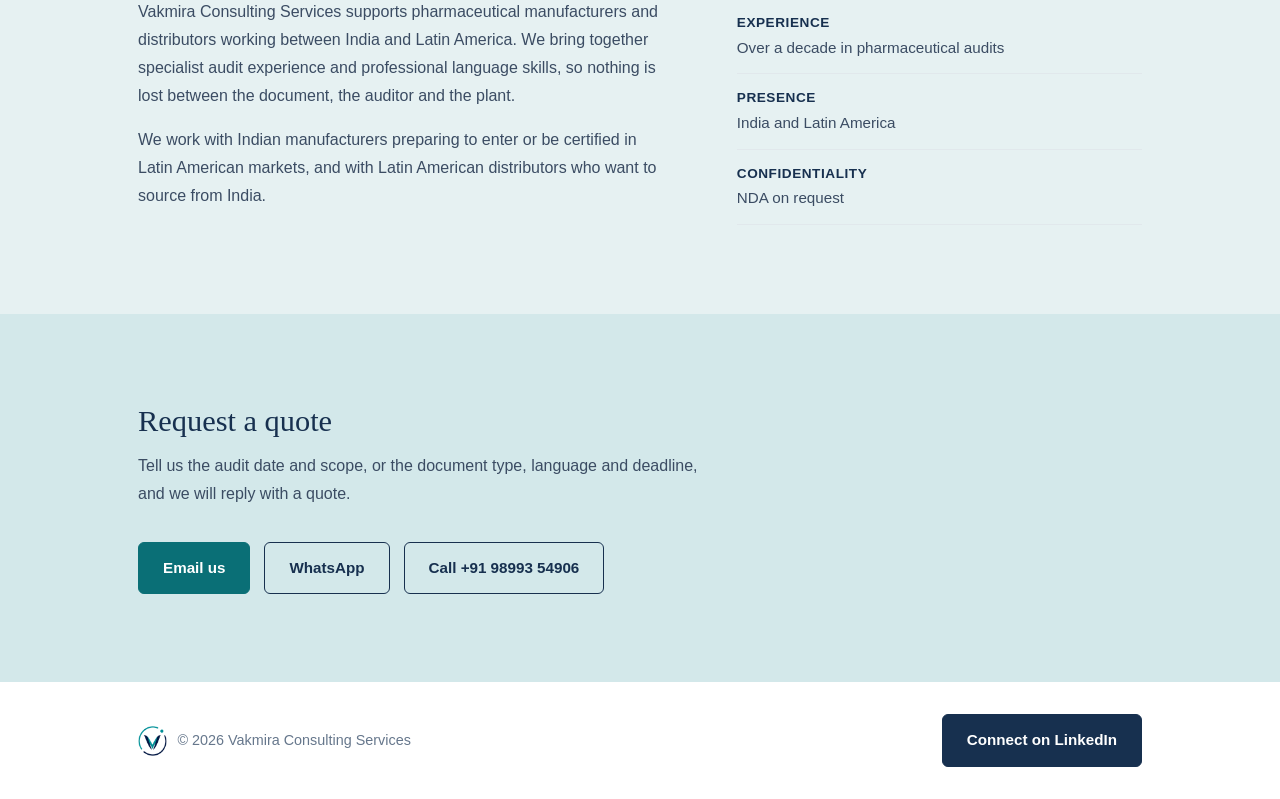
==== commit 6045260c: "Linkedin new tab" ====
--- a/index.html
+++ b/index.html
@@ -17,7 +17,7 @@
       <a href="#services">Services</a>
       <a href="#about">About</a>
       <a href="#contact">Contact</a>
-      <a class="pill" href="https://www.linkedin.com/in/manish-kumar-tibrewal-53845572">LinkedIn</a>
+      <a class="pill" href="https://www.linkedin.com/in/manish-kumar-tibrewal-53845572" target="_blank" rel="noopener">LinkedIn</a>
       <a class="pill" href="es.html" lang="es">Español</a>
     </nav>
   </div>
@@ -102,7 +102,7 @@
 <footer>
   <div class="wrap">
     <span><img src="images/vakmira-symbol.png" alt="">&copy; 2026 Vakmira Consulting Services</span>
-    <a class="btn btn-navy" href="https://www.linkedin.com/in/manish-kumar-tibrewal-53845572">Connect on LinkedIn</a>
+    <a class="btn btn-navy" href="https://www.linkedin.com/in/manish-kumar-tibrewal-53845572" target="_blank" rel="noopener">Connect on LinkedIn</a>
   </div>
 </footer>
 
--- a/style.css
+++ b/style.css
@@ -1,12 +1,13 @@
-/* Vakmira shared styles: lighter, calmer version. Brand navy and teal come from the symbol. */
+/* Vakmira shared styles. Brand navy and teal come from the symbol. */
 :root {
   --navy: #17304F;
   --teal: #0E8F96;
-  --teal-dark: #0B7C83;
+  --teal-dark: #0A6F76;
   --text: #3B4C63;
   --muted: #66778C;
   --line: #E1E8EC;
-  --tint: #F3F8F8;
+  --tint: #E6F1F2;
+  --hero: #D3E8EA;
 }
 * { box-sizing: border-box; }
 html { scroll-behavior: smooth; }
@@ -16,8 +17,8 @@
 
 /* Header */
 header { border-bottom: 1px solid var(--line); }
-.bar { display: flex; align-items: center; justify-content: space-between; gap: 16px; flex-wrap: wrap; padding: 14px 0; }
-.bar img { height: 88px; display: block; }
+.bar { display: flex; align-items: center; justify-content: space-between; gap: 16px; flex-wrap: wrap; padding: 6px 0; }
+.bar img { height: 120px; display: block; }
 nav { display: flex; align-items: center; gap: 26px; flex-wrap: wrap; }
 nav a { color: var(--navy); text-decoration: none; font-weight: 500; font-size: .95rem; }
 nav a:hover { color: var(--teal-dark); }
@@ -25,9 +26,23 @@
 nav .pill:hover { border-color: var(--teal); }
 
 /* Opening section */
-.hero { background: var(--tint); padding: 96px 0 88px; }
+.hero { background: var(--hero); padding: 72px 0 96px; position: relative; }
 .hero h1 { font-size: clamp(1.9rem, 4.4vw, 2.8rem); max-width: 700px; }
-.hero p { font-size: 1.1rem; color: var(--muted); max-width: 560px; margin: 22px 0 0; }
+.hero p { font-size: 1.1rem; color: var(--text); max-width: 560px; margin: 22px 0 0; }
+.hero::after {
+  content: "↓";
+  position: absolute; left: 50%; bottom: 22px;
+  width: 38px; height: 38px; line-height: 36px; text-align: center;
+  border: 1.5px solid var(--teal-dark); border-radius: 50%;
+  color: var(--teal-dark); font-size: 1.2rem;
+  transform: translateX(-50%);
+  animation: nudge 2s ease-in-out infinite;
+}
+@keyframes nudge {
+  0%, 100% { transform: translate(-50%, 0); }
+  50% { transform: translate(-50%, 7px); }
+}
+@media (prefers-reduced-motion: reduce) { .hero::after { animation: none; } }
 .strip { padding: 18px 0; border-bottom: 1px solid var(--line); font-size: .85rem; letter-spacing: .08em; text-transform: uppercase; color: var(--muted); }
 
 /* Buttons */
@@ -61,7 +76,7 @@
 .facts b { display: block; color: var(--navy); font-weight: 600; font-size: .85rem; letter-spacing: .04em; text-transform: uppercase; }
 
 /* Contact */
-.contact { background: #EAF2F3; }
+.contact { background: var(--hero); }
 .contact p { max-width: 560px; margin: 0; }
 
 footer { padding: 32px 0; font-size: .9rem; color: var(--muted); }
@@ -72,6 +87,6 @@
 @media (max-width: 760px) {
   .grid, .about { grid-template-columns: 1fr; gap: 40px; }
   .bar img { height: 64px; }
-  .hero { padding: 56px 0; }
+  .hero { padding: 48px 0 80px; }
   section { padding: 56px 0; }
-}
+}
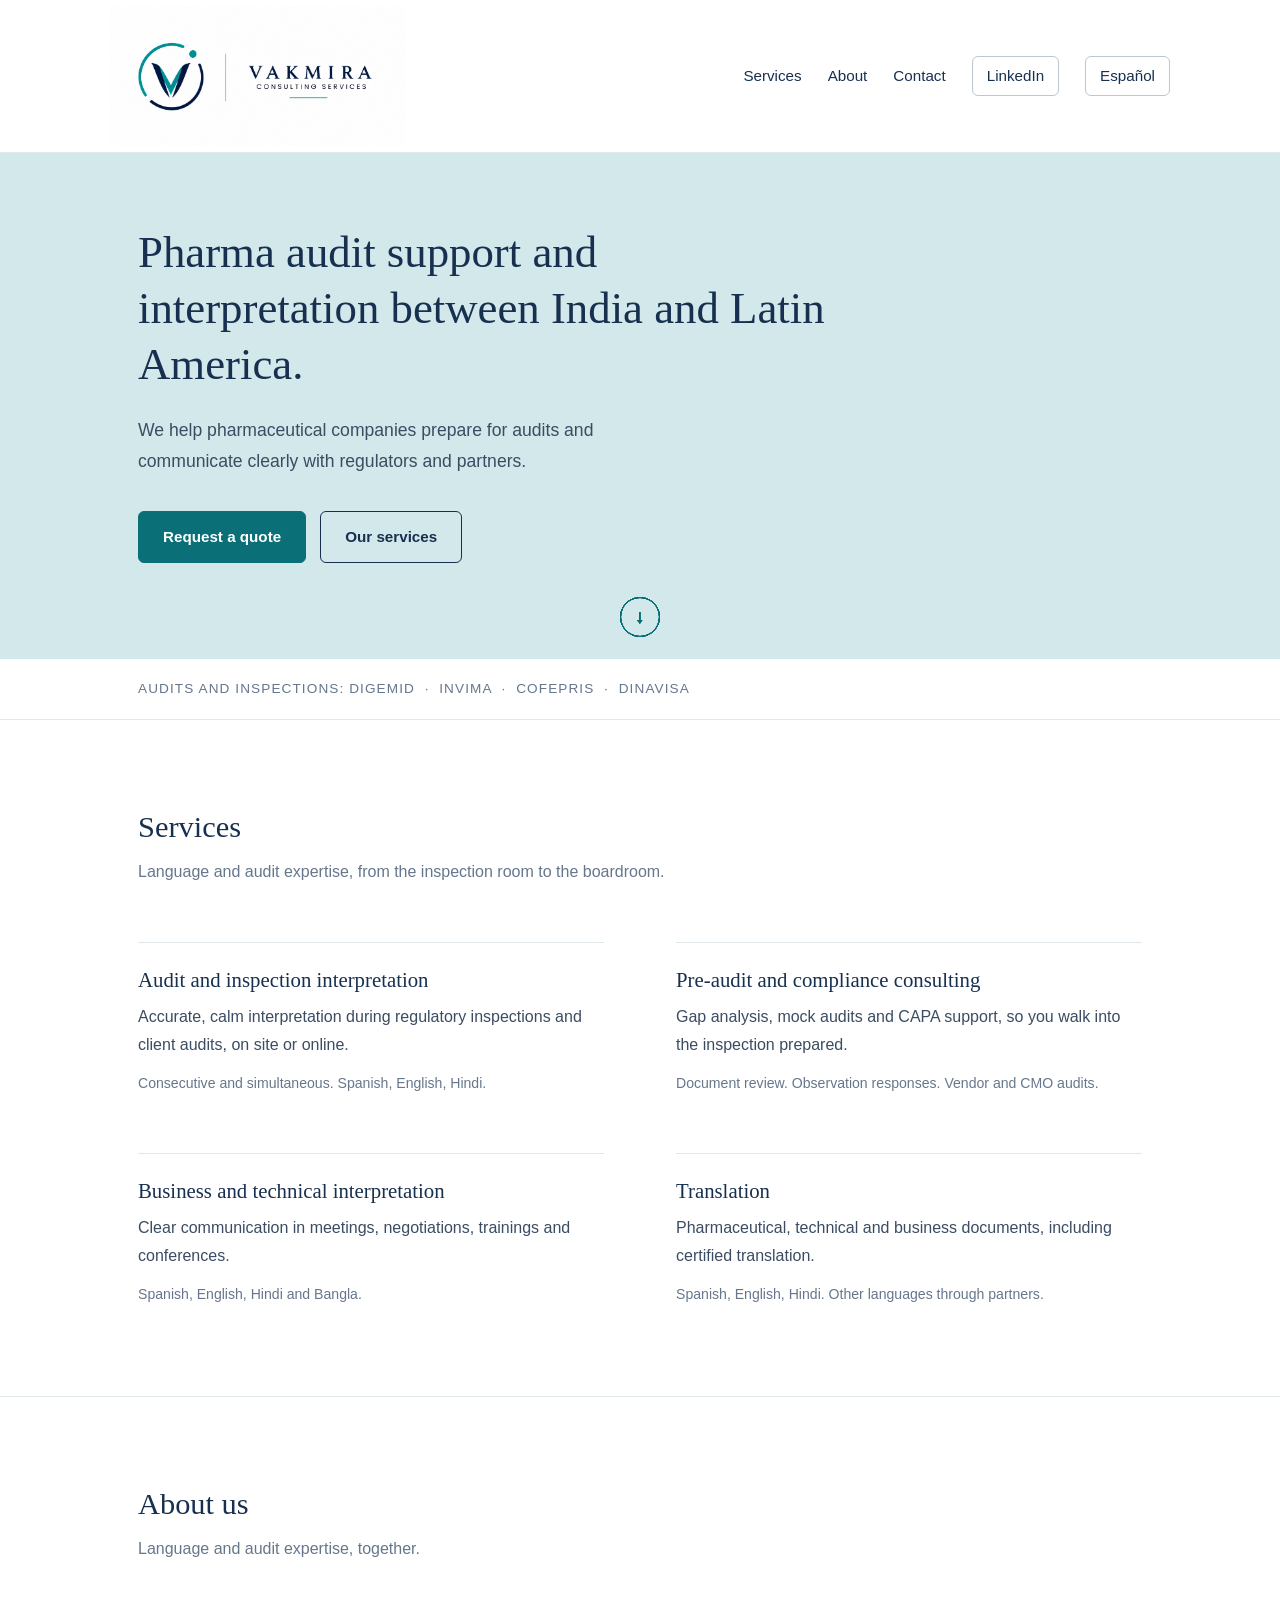
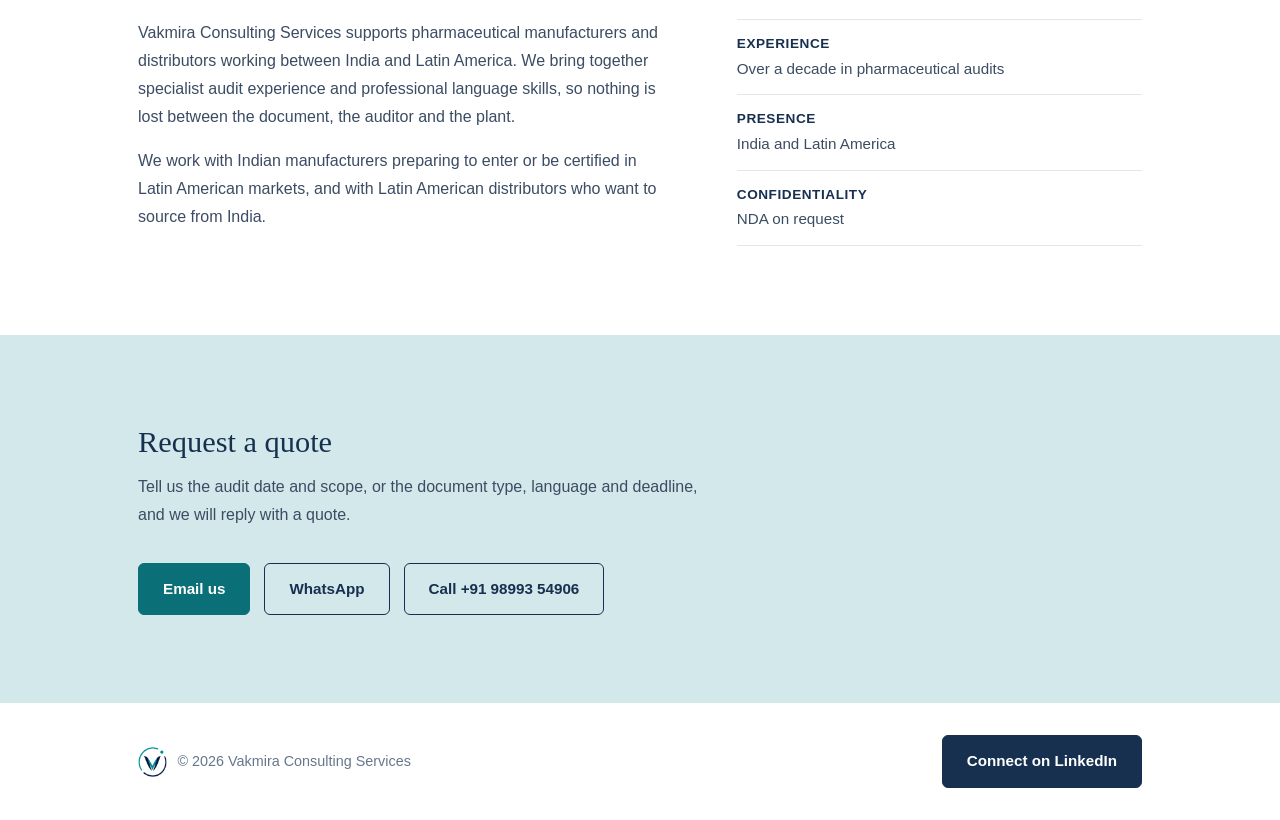
==== commit 398cfbae: "stylistic changes" ====
--- a/index.html
+++ b/index.html
@@ -25,7 +25,7 @@
 
 <main id="top">
 
-  <section class="hero">
+  <section class="hero"><a class="cue" href="#services" aria-label="Scroll down to services">↓</a><a class="cue" href="#services" aria-label="Scroll down to services">↓</a><a class="cue" href="#services" aria-label="Scroll down to services">↓</a><a class="cue" href="#services" aria-label="Scroll down to services">↓</a><a class="cue" href="#services" aria-label="Scroll down to services">↓</a><a class="cue" href="#services" aria-label="Scroll down to services">↓</a><a class="cue" href="#services" aria-label="Scroll down to services">↓</a><a class="cue" href="#services" aria-label="Scroll down to services">↓</a><a class="cue" href="#services" aria-label="Scroll down to services">↓</a>
     <div class="wrap">
       <h1>Pharma audit support and interpretation between India and Latin America.</h1>
       <p>We help pharmaceutical companies prepare for audits and communicate clearly with regulators and partners.</p>
--- a/style.css
+++ b/style.css
@@ -6,7 +6,6 @@
   --text: #3B4C63;
   --muted: #66778C;
   --line: #E1E8EC;
-  --tint: #E6F1F2;
   --hero: #D3E8EA;
 }
 * { box-sizing: border-box; }
@@ -18,7 +17,7 @@
 /* Header */
 header { border-bottom: 1px solid var(--line); }
 .bar { display: flex; align-items: center; justify-content: space-between; gap: 16px; flex-wrap: wrap; padding: 6px 0; }
-.bar img { height: 120px; display: block; }
+.bar img { height: 140px; display: block; }
 nav { display: flex; align-items: center; gap: 26px; flex-wrap: wrap; }
 nav a { color: var(--navy); text-decoration: none; font-weight: 500; font-size: .95rem; }
 nav a:hover { color: var(--teal-dark); }
@@ -29,20 +28,23 @@
 .hero { background: var(--hero); padding: 72px 0 96px; position: relative; }
 .hero h1 { font-size: clamp(1.9rem, 4.4vw, 2.8rem); max-width: 700px; }
 .hero p { font-size: 1.1rem; color: var(--text); max-width: 560px; margin: 22px 0 0; }
-.hero::after {
-  content: "↓";
+
+/* The clickable scroll arrow */
+.cue {
   position: absolute; left: 50%; bottom: 22px;
-  width: 38px; height: 38px; line-height: 36px; text-align: center;
+  width: 40px; height: 40px; line-height: 38px; text-align: center;
   border: 1.5px solid var(--teal-dark); border-radius: 50%;
-  color: var(--teal-dark); font-size: 1.2rem;
+  color: var(--teal-dark); font-size: 1.2rem; text-decoration: none;
   transform: translateX(-50%);
   animation: nudge 2s ease-in-out infinite;
 }
+.cue:hover { background: var(--teal-dark); color: #fff; animation: none; }
 @keyframes nudge {
   0%, 100% { transform: translate(-50%, 0); }
   50% { transform: translate(-50%, 7px); }
 }
-@media (prefers-reduced-motion: reduce) { .hero::after { animation: none; } }
+@media (prefers-reduced-motion: reduce) { .cue { animation: none; } }
+
 .strip { padding: 18px 0; border-bottom: 1px solid var(--line); font-size: .85rem; letter-spacing: .08em; text-transform: uppercase; color: var(--muted); }
 
 /* Buttons */
@@ -66,8 +68,8 @@
 .svc p { margin: 0 0 10px; }
 .svc small { color: var(--muted); font-size: .88rem; }
 
-/* About */
-.alt { background: var(--tint); }
+/* About: white, separated from Services by a thin line */
+.alt { background: #fff; border-top: 1px solid var(--line); }
 .about { display: grid; grid-template-columns: 1.3fr 1fr; gap: 72px; }
 .about p { margin: 0 0 16px; }
 .facts { list-style: none; margin: 0; padding: 0; font-size: .95rem; }
@@ -75,7 +77,7 @@
 .facts li:first-child { border-top: 1px solid var(--line); }
 .facts b { display: block; color: var(--navy); font-weight: 600; font-size: .85rem; letter-spacing: .04em; text-transform: uppercase; }
 
-/* Contact */
+/* Contact: same teal as the opening section */
 .contact { background: var(--hero); }
 .contact p { max-width: 560px; margin: 0; }
 
@@ -86,7 +88,7 @@
 /* Phones */
 @media (max-width: 760px) {
   .grid, .about { grid-template-columns: 1fr; gap: 40px; }
-  .bar img { height: 64px; }
+  .bar img { height: 72px; }
   .hero { padding: 48px 0 80px; }
   section { padding: 56px 0; }
 }
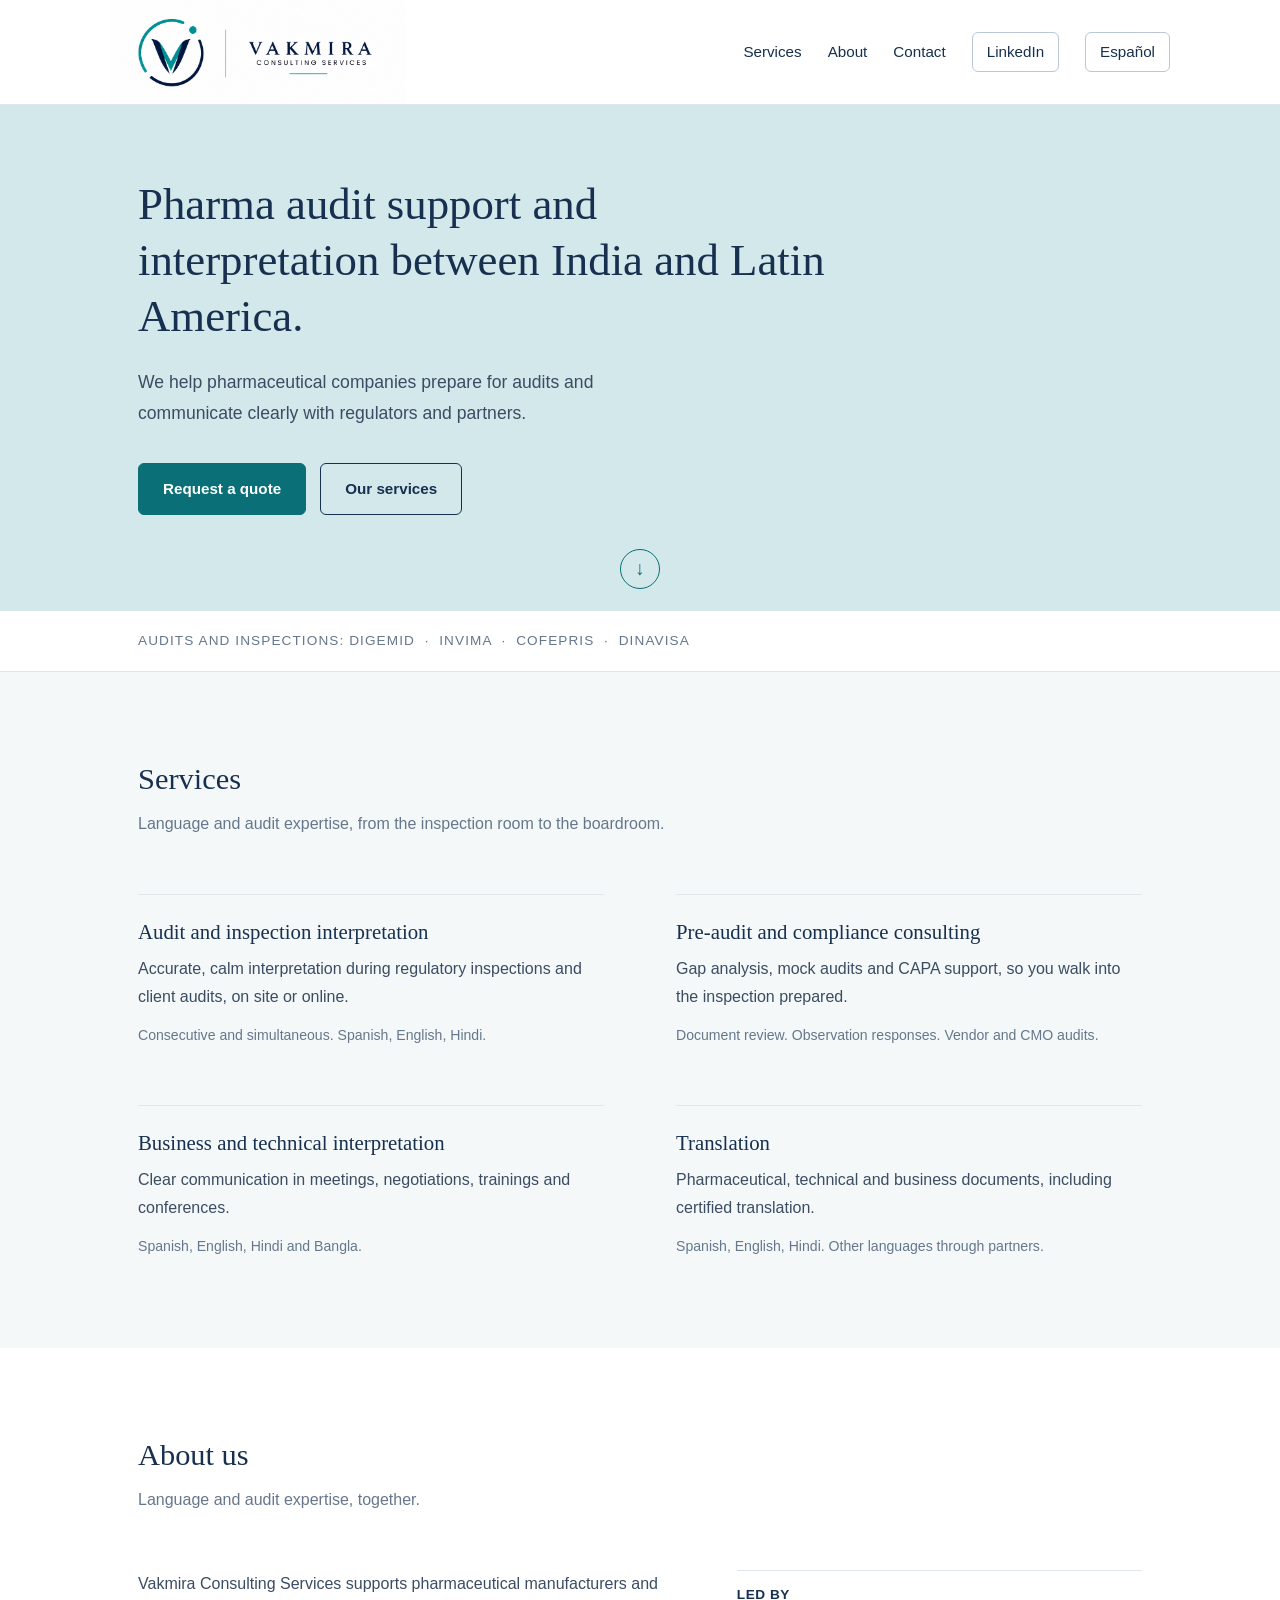
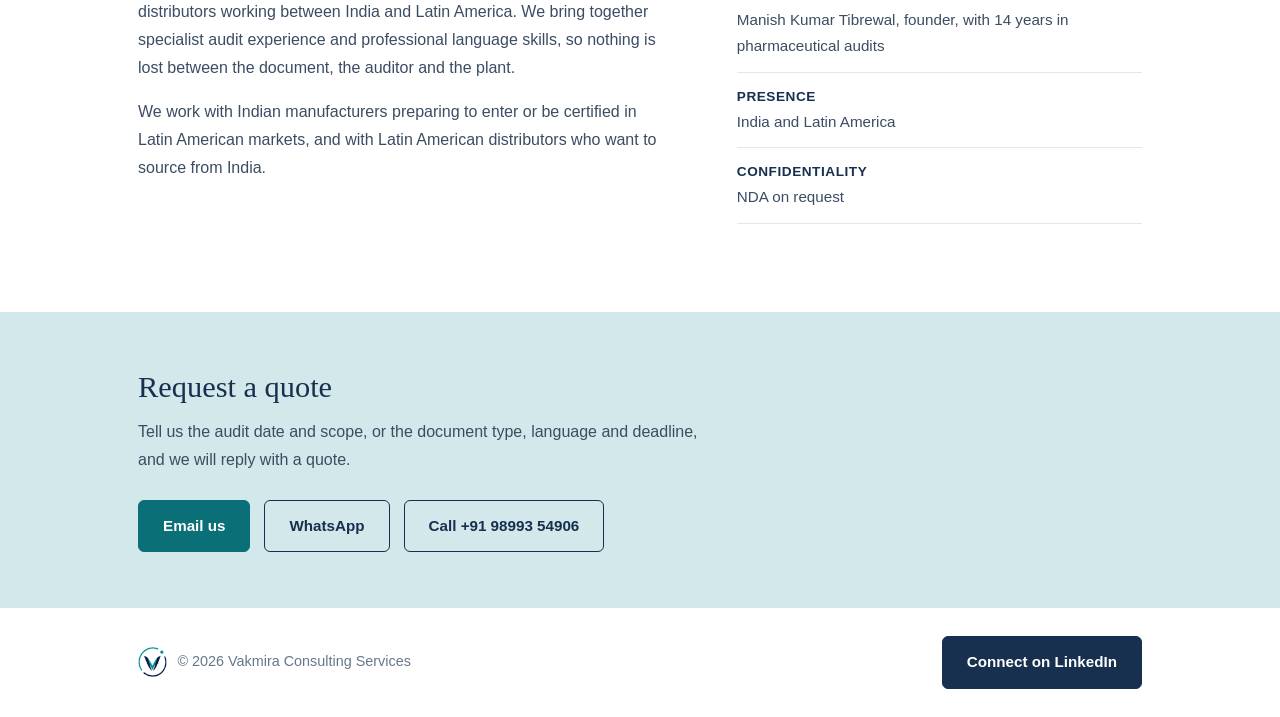
==== commit 4ec3cb7a: "Corrections" ====
--- a/index.html
+++ b/index.html
@@ -77,7 +77,7 @@
           <p>We work with Indian manufacturers preparing to enter or be certified in Latin American markets, and with Latin American distributors who want to source from India.</p>
         </div>
         <ul class="facts">
-          <li><b>Experience</b>Over a decade in pharmaceutical audits</li>
+          <li><b>Led by</b>Manish Kumar Tibrewal, founder, with 14 years in pharmaceutical audits</li>
           <li><b>Presence</b>India and Latin America</li>
           <li><b>Confidentiality</b>NDA on request</li>
         </ul>
--- a/style.css
+++ b/style.css
@@ -7,6 +7,7 @@
   --muted: #66778C;
   --line: #E1E8EC;
   --hero: #D3E8EA;
+  --soft: #F4F8F9;
 }
 * { box-sizing: border-box; }
 html { scroll-behavior: smooth; }
@@ -14,10 +15,10 @@
 h1, h2, h3 { font-family: Georgia, "Times New Roman", serif; font-weight: 400; color: var(--navy); line-height: 1.25; margin: 0; }
 .wrap { max-width: 1060px; margin: 0 auto; padding: 0 28px; }
 
-/* Header */
-header { border-bottom: 1px solid var(--line); }
+/* Header: the logo stays big, but its empty margins are trimmed so the band is slimmer */
+header { border-bottom: 1px solid var(--line); overflow: hidden; }
 .bar { display: flex; align-items: center; justify-content: space-between; gap: 16px; flex-wrap: wrap; padding: 6px 0; }
-.bar img { height: 140px; display: block; }
+.bar img { height: 140px; margin: -24px 0; display: block; }
 nav { display: flex; align-items: center; gap: 26px; flex-wrap: wrap; }
 nav a { color: var(--navy); text-decoration: none; font-weight: 500; font-size: .95rem; }
 nav a:hover { color: var(--teal-dark); }
@@ -26,6 +27,7 @@
 
 /* Opening section */
 .hero { background: var(--hero); padding: 72px 0 96px; position: relative; }
+.hero::after { content: none; }
 .hero h1 { font-size: clamp(1.9rem, 4.4vw, 2.8rem); max-width: 700px; }
 .hero p { font-size: 1.1rem; color: var(--text); max-width: 560px; margin: 22px 0 0; }
 
@@ -38,6 +40,7 @@
   transform: translateX(-50%);
   animation: nudge 2s ease-in-out infinite;
 }
+.cue ~ .cue { display: none; }
 .cue:hover { background: var(--teal-dark); color: #fff; animation: none; }
 @keyframes nudge {
   0%, 100% { transform: translate(-50%, 0); }
@@ -61,15 +64,16 @@
 h2 { font-size: 1.9rem; margin-bottom: 12px; }
 .intro { color: var(--muted); max-width: 560px; margin: 0 0 56px; }
 
-/* Services */
+/* Services: a very soft tint, so it differs from About (white) */
+.strip + section { background: var(--soft); }
 .grid { display: grid; grid-template-columns: 1fr 1fr; gap: 56px 72px; }
 .svc { border-top: 1px solid var(--line); padding-top: 24px; }
 .svc h3 { font-size: 1.3rem; margin-bottom: 10px; }
 .svc p { margin: 0 0 10px; }
 .svc small { color: var(--muted); font-size: .88rem; }
 
-/* About: white, separated from Services by a thin line */
-.alt { background: #fff; border-top: 1px solid var(--line); }
+/* About: white */
+.alt { background: #fff; }
 .about { display: grid; grid-template-columns: 1.3fr 1fr; gap: 72px; }
 .about p { margin: 0 0 16px; }
 .facts { list-style: none; margin: 0; padding: 0; font-size: .95rem; }
@@ -77,18 +81,20 @@
 .facts li:first-child { border-top: 1px solid var(--line); }
 .facts b { display: block; color: var(--navy); font-weight: 600; font-size: .85rem; letter-spacing: .04em; text-transform: uppercase; }
 
-/* Contact: same teal as the opening section */
-.contact { background: var(--hero); }
+/* Contact: the same teal as the opening section, with less height */
+.contact { background: var(--hero); padding: 56px 0; }
 .contact p { max-width: 560px; margin: 0; }
+.contact .btns { margin-top: 26px; }
 
-footer { padding: 32px 0; font-size: .9rem; color: var(--muted); }
+footer { padding: 28px 0; font-size: .9rem; color: var(--muted); }
 footer .wrap { display: flex; align-items: center; justify-content: space-between; flex-wrap: wrap; gap: 16px; }
 footer img { height: 30px; vertical-align: middle; margin-right: 10px; }
 
 /* Phones */
 @media (max-width: 760px) {
   .grid, .about { grid-template-columns: 1fr; gap: 40px; }
-  .bar img { height: 72px; }
+  .bar img { height: 80px; margin: -10px 0; }
   .hero { padding: 48px 0 80px; }
   section { padding: 56px 0; }
+  .contact { padding: 44px 0; }
 }
